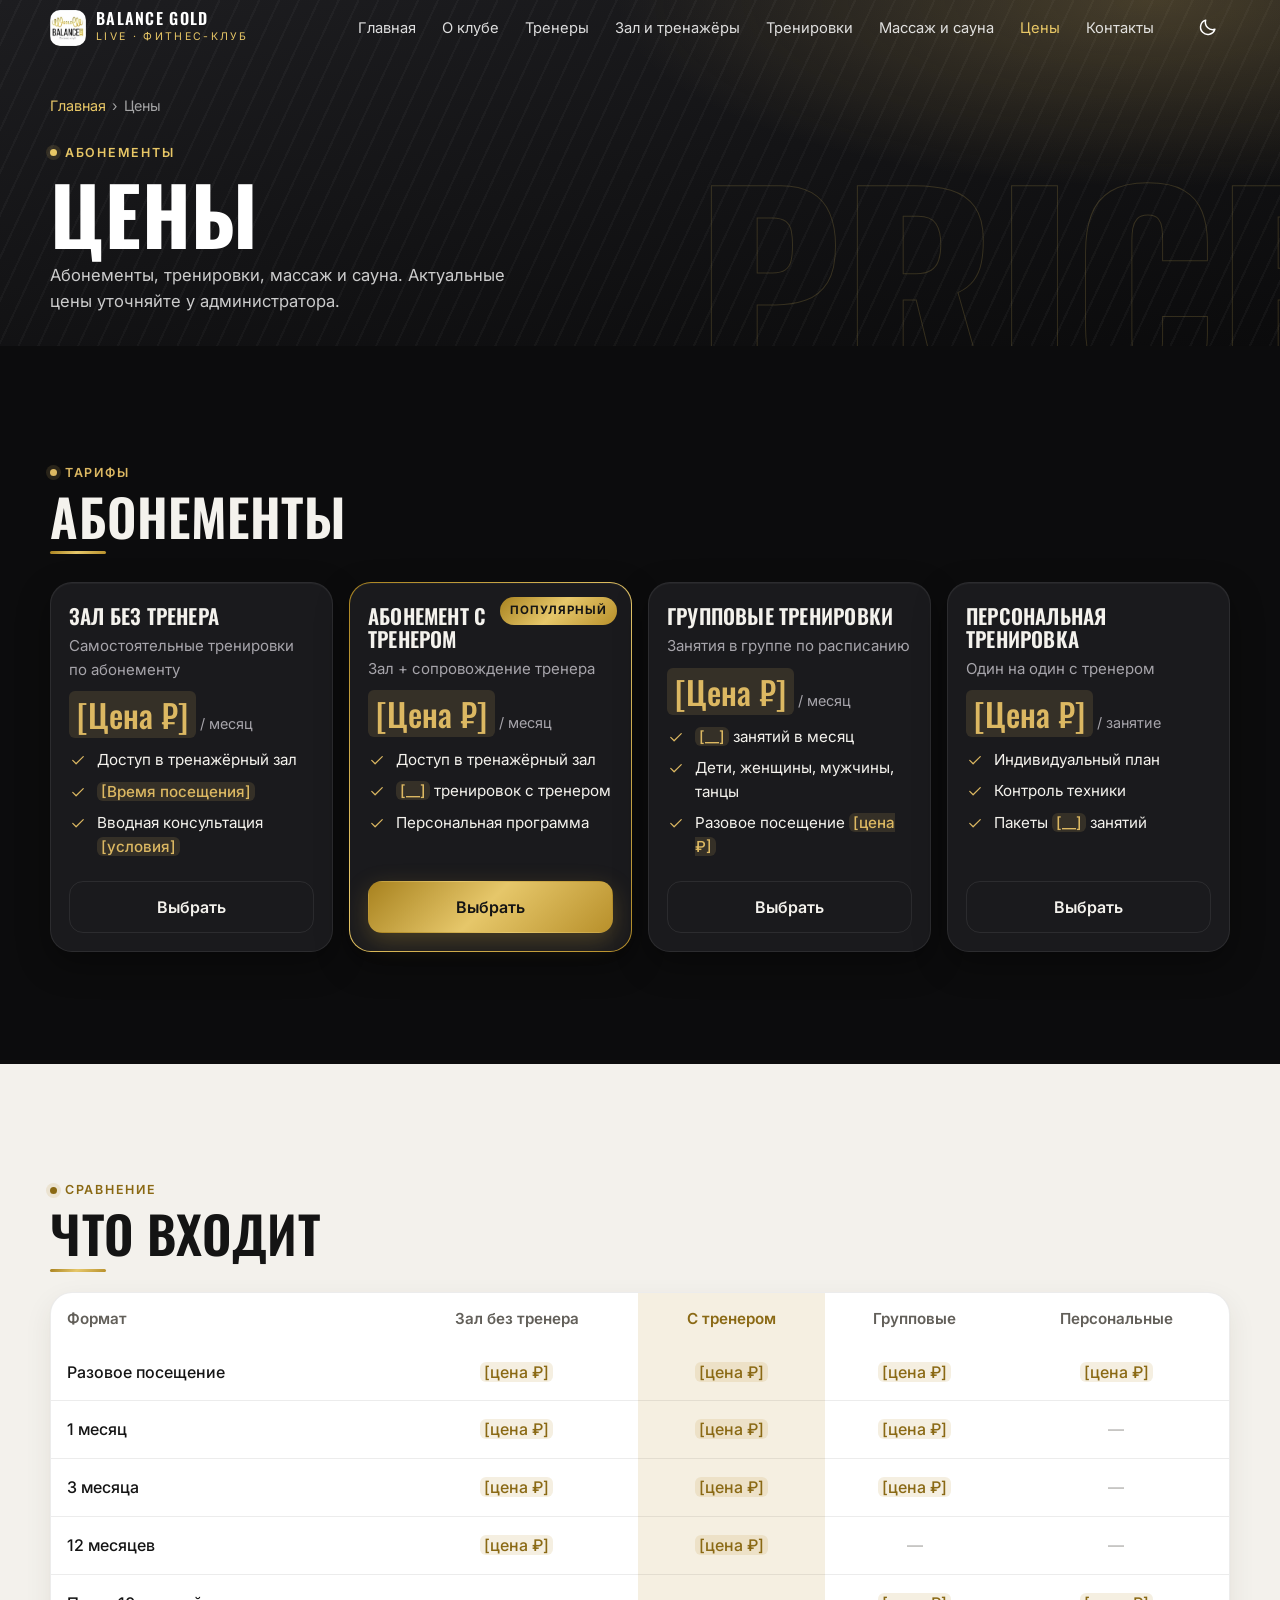
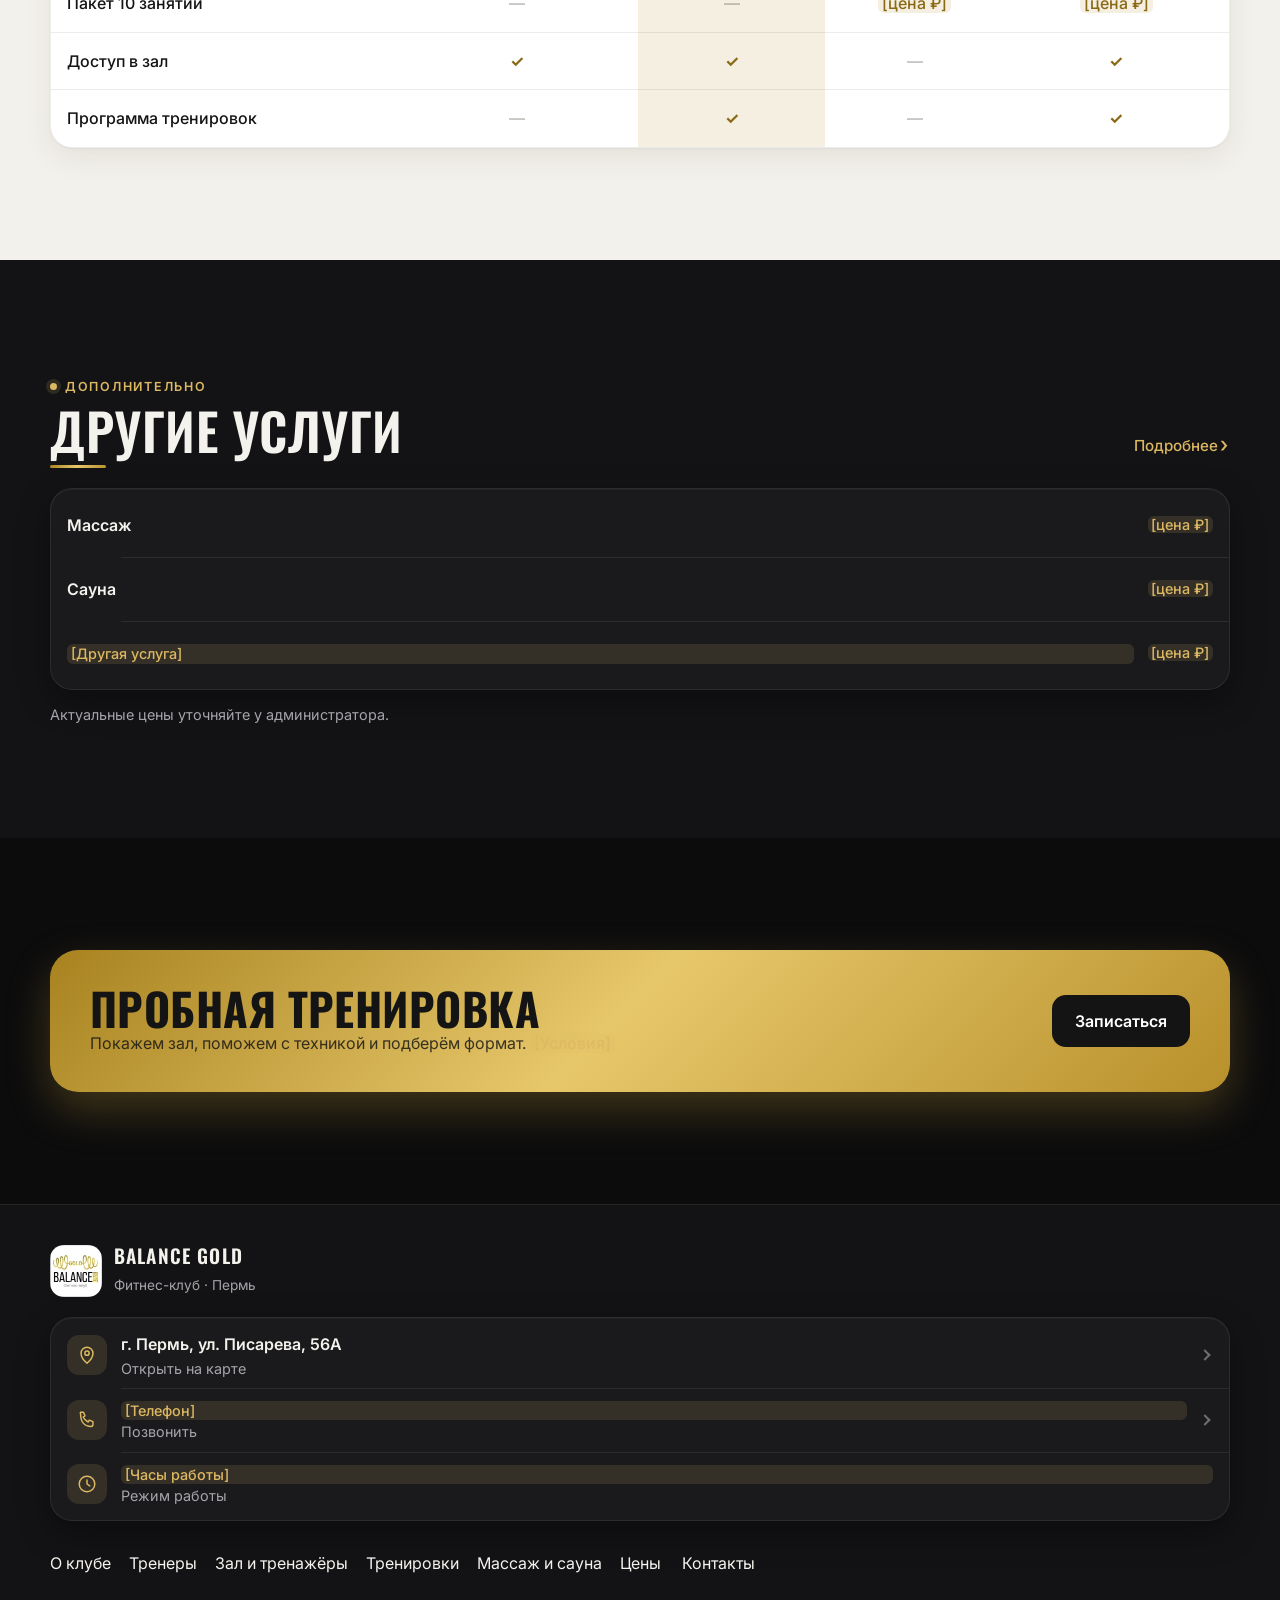
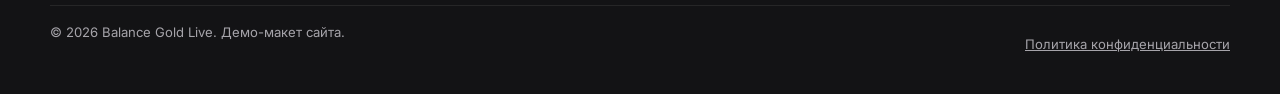
==== ceny.html @ ab2b9966 "Демо-сайт фитнес-клуба Balance Gold Live Статический мобильный сайт: 9 страниц, тёмная и светлая тем" ====
<!doctype html>
<html lang="ru" data-theme="dark">
<head>
  <meta charset="utf-8">
  <meta name="viewport" content="width=device-width, initial-scale=1, viewport-fit=cover">
  <meta name="robots" content="noindex, nofollow">
  <title>Цены — Balance Gold Live, фитнес-клуб в Перми</title>
  <meta name="description" content="Цены фитнес-клуба Balance Gold Live: абонементы в зал, тренировки с тренером, групповые и персональные, массаж и сауна.">
  <meta property="og:type" content="website">
  <meta property="og:title" content="Цены — Balance Gold Live">
  <meta property="og:description" content="Цены фитнес-клуба Balance Gold Live: абонементы в зал, тренировки с тренером, групповые и персональные, массаж и сауна.">
  <meta property="og:image" content="assets/logo.png">
  <meta property="og:locale" content="ru_RU">
  <meta name="theme-color" content="#0c0c0d">
  <link rel="icon" href="assets/logo.png">
  <link rel="apple-touch-icon" href="assets/logo.png">
  <script>
    (function (d) {
      try { var t = localStorage.getItem("bg-theme"); if (t) d.setAttribute("data-theme", t); } catch (e) {}
      d.classList.add("js");
      setTimeout(function () { if (!window.__animReady) d.classList.remove("js"); }, 2500);
    })(document.documentElement);
  </script>
  <link rel="preconnect" href="https://fonts.googleapis.com">
  <link rel="preconnect" href="https://fonts.gstatic.com" crossorigin>
  <link href="https://fonts.googleapis.com/css2?family=Inter:wght@400;500;600;700&family=Oswald:wght@500;600;700&display=swap" rel="stylesheet">
  <link rel="stylesheet" href="css/styles.css?v=5">
  <link rel="stylesheet" href="css/app.css?v=5">
</head>
<body class="app">
  <a class="skip-link" href="#main">Перейти к содержимому</a>
  <header id="site-header"></header>
  <main id="main">
    <section class="page-top">
      <div class="page-top__bg" aria-hidden="true">Price</div>
      <div class="wrap">
        <nav class="crumbs2" aria-label="Хлебные крошки"><a href="index.html">Главная</a><span aria-hidden="true">›</span><span>Цены</span></nav>
        <span class="dot-label" data-anim="fade">Абонементы</span>
        <h1 data-anim="up" style="--i:1">Цены</h1>
        <p data-anim="up" style="--i:2">Абонементы, тренировки, массаж и сауна. Актуальные цены уточняйте у администратора.</p>
      </div>
    </section>

    <section class="sec">
      <div class="wrap">
        <div class="sec-head"><div><span class="dot-label">Тарифы</span><h2 class="sec-title">Абонементы</h2></div></div>
        <div class="rail rail--4" data-render="plans" style="padding-top:8px"></div>
      </div>
    </section>

    <section class="sec sec--invert">
      <div class="wrap">
        <div class="sec-head"><div><span class="dot-label">Сравнение</span><h2 class="sec-title">Что входит</h2></div></div>
        <div data-render="compare"></div>
      </div>
    </section>

    <section class="sec sec--alt">
      <div class="wrap">
        <div class="sec-head"><div><span class="dot-label">Дополнительно</span><h2 class="sec-title">Другие услуги</h2></div><a class="more" href="massazh-sauna.html">Подробнее</a></div>
        <div class="card rows" data-anim="up" data-render="extraRows"></div>
        <p class="note">Актуальные цены уточняйте у администратора.</p>
      </div>
    </section>

    <section class="sec">
      <div class="wrap">
        <div class="cta-card" data-anim="up">
          <div><h2>Пробная тренировка</h2><p>Покажем зал, поможем с техникой и подберём формат. [Условия]</p></div>
          <a class="b b--dark b--block press" href="kontakty.html#zayavka">Записаться</a>
        </div>
      </div>
    </section>
  </main>
  <footer id="site-footer"></footer>
  <script src="js/data.js?v=5"></script>
  <script src="js/main.js?v=5"></script>
</body>
</html>
---- css/styles.css ----
/* =========================================================
   Balance Gold Live — дизайн-токены
   Меняйте цвета, шрифты и отступы здесь — они применятся ко всему сайту.
   ========================================================= */
:root {
  /* Цвета */
  --black: #0d0d0e;
  --graphite: #17171a;
  --graphite-2: #212125;
  --line-dark: #2e2e33;
  --white: #ffffff;
  --paper: #f6f4ef;          /* тёплый светлый фон для светлых секций */
  --line-light: #e4e0d6;
  --text: #1a1a1c;
  --text-muted: #5f5f66;     /* серый на светлом (контраст ≥ 4.5:1) */
  --text-muted-dark: #a6a6ad;/* серый на тёмном (контраст ≥ 4.5:1) */

  --gold: #c9a23a;           /* основной золотой — на тёмном фоне */
  --gold-light: #e8c766;
  --gold-dark: #9a7418;
  --gold-ink: #7d5e10;       /* золото для текста на белом (контраст ≥ 4.5:1) */
  --gold-grad: linear-gradient(135deg, #b8902b 0%, #e8c766 48%, #9a7418 100%);

  /* Шрифты */
  --font-head: "Oswald", "Arial Narrow", sans-serif;
  --font-body: "Inter", system-ui, -apple-system, "Segoe UI", sans-serif;

  /* Размеры текста (адаптивные) */
  --fs-h1: clamp(2.4rem, 6vw + 1rem, 5.2rem);
  --fs-h2: clamp(1.9rem, 3vw + 1rem, 3rem);
  --fs-h3: 1.25rem;
  --fs-body: 1rem;
  --fs-small: .875rem;

  /* Отступы */
  --sp-1: 4px;  --sp-2: 8px;  --sp-3: 12px; --sp-4: 16px;
  --sp-5: 24px; --sp-6: 32px; --sp-7: 48px; --sp-8: 72px; --sp-9: 112px;
  --container: 1200px;
  --gutter: 16px;

  /* Формы */
  --radius: 14px;
  --radius-sm: 8px;
  --shadow: 0 10px 30px rgba(0,0,0,.08);
  --shadow-dark: 0 14px 40px rgba(0,0,0,.45);
  --ease: cubic-bezier(.2,.7,.2,1);
}
@media (min-width: 768px) { :root { --gutter: 32px; } }

/* ---------- База ---------- */
*, *::before, *::after { box-sizing: border-box; }
html { scroll-behavior: smooth; -webkit-text-size-adjust: 100%; }
body {
  margin: 0;
  font-family: var(--font-body);
  font-size: var(--fs-body);
  line-height: 1.6;
  color: var(--text);
  background: var(--white);
  overflow-x: hidden;
}
img { max-width: 100%; display: block; }
a { color: inherit; }
h1, h2, h3 { font-family: var(--font-head); font-weight: 600; line-height: 1.08; margin: 0; letter-spacing: .01em; text-transform: uppercase; }
p { margin: 0; }
:focus-visible { outline: 3px solid var(--gold-light); outline-offset: 3px; border-radius: 4px; }
.sr-only { position: absolute; width: 1px; height: 1px; overflow: hidden; clip: rect(0 0 0 0); white-space: nowrap; }
.skip-link { position: absolute; left: 12px; top: -60px; z-index: 100; background: var(--gold); color: var(--black); padding: 10px 16px; border-radius: var(--radius-sm); font-weight: 600; }
.skip-link:focus { top: 12px; }

.container { width: 100%; max-width: calc(var(--container) + var(--gutter) * 2); margin: 0 auto; padding: 0 var(--gutter); }
.section { padding: var(--sp-8) 0; }
@media (min-width: 1024px) { .section { padding: var(--sp-9) 0; } }
.section--dark { background: var(--black); color: var(--white); }
.section--graphite { background: var(--graphite); color: var(--white); }
.section--paper { background: var(--paper); }

/* Плейсхолдер — квадратные скобки подсвечиваются, чтобы заглушки были видны */
.ph { color: var(--gold-ink); background: rgba(201,162,58,.12); border-radius: 4px; padding: 0 .25em; font-weight: 500; }
.section--dark .ph, .section--graphite .ph, .hero .ph, .site-footer .ph { color: var(--gold-light); background: rgba(232,199,102,.1); }

/* ---------- Заголовки секций ---------- */
.eyebrow {
  display: inline-flex; align-items: center; gap: 10px;
  font-family: var(--font-head); font-size: .85rem; letter-spacing: .22em; text-transform: uppercase;
  color: var(--gold-ink); margin-bottom: var(--sp-4);
}
.eyebrow::before { content: ""; width: 28px; height: 2px; background: var(--gold-grad); }
.section--dark .eyebrow, .section--graphite .eyebrow { color: var(--gold); }
.section-head { display: flex; flex-wrap: wrap; align-items: flex-end; justify-content: space-between; gap: var(--sp-5); margin-bottom: var(--sp-7); }
.section-head h2 { font-size: var(--fs-h2); max-width: 16ch; }
.section-head p { max-width: 46ch; color: var(--text-muted); }
.section--dark .section-head p, .section--graphite .section-head p { color: var(--text-muted-dark); }
.gold-text { background: var(--gold-grad); -webkit-background-clip: text; background-clip: text; color: transparent; }

/* ---------- Кнопки ---------- */
.btn {
  display: inline-flex; align-items: center; justify-content: center; gap: 10px;
  min-height: 48px; padding: 0 26px; border-radius: 999px; border: 1.5px solid transparent;
  font-family: var(--font-head); font-size: 1rem; letter-spacing: .08em; text-transform: uppercase;
  text-decoration: none; cursor: pointer; transition: transform .25s var(--ease), box-shadow .25s var(--ease), background-color .25s, color .25s, border-color .25s;
}
.btn svg { width: 18px; height: 18px; flex: none; }
.btn--gold { background: var(--gold-grad); background-size: 160% 160%; color: var(--black); box-shadow: 0 6px 20px rgba(201,162,58,.28); }
.btn--gold:hover { transform: translateY(-2px); box-shadow: 0 10px 28px rgba(201,162,58,.42); background-position: 100% 0; }
.btn--outline { border-color: rgba(255,255,255,.4); color: var(--white); background: transparent; }
.btn--outline:hover { border-color: var(--gold-light); color: var(--gold-light); }
.btn--dark { background: var(--black); color: var(--white); }
.btn--dark:hover { background: var(--graphite-2); transform: translateY(-2px); }
.btn--ghost { border-color: var(--line-light); color: var(--text); background: var(--white); }
.btn--ghost:hover { border-color: var(--gold); color: var(--gold-ink); }
.btn--sm { min-height: 40px; padding: 0 16px; font-size: .85rem; }
.btn--block { width: 100%; }

/* ---------- Шапка ---------- */
.site-header {
  position: sticky; top: 0; z-index: 50;
  background: rgba(13,13,14,.88); backdrop-filter: blur(12px); -webkit-backdrop-filter: blur(12px);
  border-bottom: 1px solid rgba(201,162,58,.18);
  color: var(--white);
}
.site-header .container { display: flex; align-items: center; justify-content: space-between; gap: var(--sp-4); height: 72px; }
.brand { display: flex; align-items: center; gap: 12px; text-decoration: none; }
.brand img { width: 52px; height: 52px; border-radius: 12px; }
.brand-text { font-family: var(--font-head); line-height: 1; text-transform: uppercase; }
.brand-text b { display: block; font-size: 1.15rem; letter-spacing: .06em; font-weight: 600; }
.brand-text small { display: block; font-size: .7rem; letter-spacing: .3em; color: var(--gold); margin-top: 4px; }
.nav { display: none; }
.nav ul { list-style: none; margin: 0; padding: 0; display: flex; gap: 4px; }
.nav a { display: block; padding: 8px 12px; font-size: .92rem; text-decoration: none; color: rgba(255,255,255,.82); border-radius: 999px; transition: color .2s, background-color .2s; }
.nav a:hover, .nav a[aria-current="page"] { color: var(--gold-light); }
.nav a[aria-current="page"] { background: rgba(201,162,58,.1); }
.header-cta { display: none; }
.burger { width: 46px; height: 46px; border-radius: 12px; border: 1px solid var(--line-dark); background: transparent; color: var(--white); display: grid; place-items: center; cursor: pointer; }
.burger span, .burger span::before, .burger span::after { display: block; width: 20px; height: 2px; background: currentColor; border-radius: 2px; position: relative; transition: transform .3s var(--ease), background-color .2s; }
.burger span::before, .burger span::after { content: ""; position: absolute; left: 0; }
.burger span::before { top: -6px; } .burger span::after { top: 6px; }
.burger[aria-expanded="true"] span { background: transparent; }
.burger[aria-expanded="true"] span::before { transform: translateY(6px) rotate(45deg); }
.burger[aria-expanded="true"] span::after { transform: translateY(-6px) rotate(-45deg); }

.mobile-menu {
  position: fixed; inset: 72px 0 0 0; z-index: 49; background: var(--black); color: var(--white);
  padding: var(--sp-5) var(--gutter) var(--sp-7); overflow-y: auto;
  opacity: 0; visibility: hidden; transform: translateY(-8px); transition: opacity .25s, transform .25s var(--ease), visibility .25s;
}
.mobile-menu.is-open { opacity: 1; visibility: visible; transform: none; }
.mobile-menu ul { list-style: none; margin: 0 0 var(--sp-6); padding: 0; }
.mobile-menu li a { display: flex; justify-content: space-between; padding: 16px 0; border-bottom: 1px solid var(--line-dark); font-family: var(--font-head); font-size: 1.4rem; text-transform: uppercase; text-decoration: none; letter-spacing: .04em; }
.mobile-menu li a[aria-current="page"] { color: var(--gold-light); }
.mobile-menu li a::after { content: "→"; color: var(--gold); }

@media (min-width: 1100px) {
  .nav { display: block; }
  .header-cta { display: inline-flex; }
  .burger, .mobile-menu { display: none; }
}

/* ---------- Первый экран ---------- */
.hero {
  position: relative; color: var(--white); background: var(--black); overflow: hidden;
  min-height: calc(100svh - 72px); display: flex; align-items: center; padding: var(--sp-8) 0;
}
.hero__bg {
  position: absolute; inset: 0;
  background:
    radial-gradient(60% 70% at 85% 30%, rgba(201,162,58,.22), transparent 60%),
    radial-gradient(50% 60% at 10% 100%, rgba(201,162,58,.10), transparent 60%),
    repeating-linear-gradient(115deg, rgba(255,255,255,.025) 0 2px, transparent 2px 22px),
    linear-gradient(180deg, #121214, #0b0b0c);
}
.hero__photo-note {
  position: absolute; right: var(--gutter); bottom: var(--sp-5);
  font-size: .75rem; color: rgba(255,255,255,.45); border: 1px dashed rgba(255,255,255,.2); border-radius: 999px; padding: 6px 12px;
}
.hero__waves { position: absolute; right: -60px; top: 50%; transform: translateY(-50%); width: min(720px, 90vw); opacity: .5; pointer-events: none; }
.hero .container { position: relative; display: grid; gap: var(--sp-7); align-items: center; }
.hero__kicker { display: inline-flex; align-items: center; gap: 10px; font-size: .85rem; color: var(--text-muted-dark); border: 1px solid var(--line-dark); padding: 6px 14px 6px 8px; border-radius: 999px; margin-bottom: var(--sp-5); }
.hero__kicker i { width: 8px; height: 8px; border-radius: 50%; background: var(--gold); box-shadow: 0 0 0 4px rgba(201,162,58,.2); }
.hero h1 { font-size: var(--fs-h1); font-weight: 700; }
.hero h1 .line2 { display: block; }
.hero__slogan { margin-top: var(--sp-5); font-size: 1.15rem; color: rgba(255,255,255,.82); max-width: 40ch; }
.hero__actions { display: flex; flex-wrap: wrap; gap: var(--sp-3); margin-top: var(--sp-6); }
.hero__facts { display: flex; flex-wrap: wrap; gap: var(--sp-5) var(--sp-6); margin-top: var(--sp-7); padding-top: var(--sp-5); border-top: 1px solid var(--line-dark); }
.hero__facts div { min-width: 120px; }
.hero__facts b { display: block; font-family: var(--font-head); font-size: 1.6rem; font-weight: 500; }
.hero__facts span { font-size: .85rem; color: var(--text-muted-dark); }
.hero__logo-card { justify-self: center; position: relative; width: min(300px, 70vw); aspect-ratio: 1; }
.hero__logo-card img { width: 100%; height: 100%; border-radius: 22%; box-shadow: var(--shadow-dark), 0 0 0 1px rgba(201,162,58,.35), 0 0 80px rgba(201,162,58,.18); }
.hero__logo-card::before { content: ""; position: absolute; inset: -18px; border-radius: 26%; border: 1px solid rgba(201,162,58,.3); }
@media (min-width: 900px) {
  .hero .container { grid-template-columns: 1.3fr .9fr; }
  .hero__logo-card { justify-self: end; }
}

/* ---------- Карточки услуг ---------- */
.grid { display: grid; gap: var(--sp-4); }
@media (min-width: 640px) { .grid--2, .grid--3, .grid--4, .grid--5 { grid-template-columns: repeat(2, 1fr); } }
@media (min-width: 1024px) {
  .grid--3 { grid-template-columns: repeat(3, 1fr); }
  .grid--4 { grid-template-columns: repeat(4, 1fr); }
  .grid--5 { grid-template-columns: repeat(6, 1fr); }
  .grid--5 > :nth-child(-n+3) { grid-column: span 2; }
  .grid--5 > :nth-child(n+4) { grid-column: span 3; }
}
.service {
  position: relative; display: flex; flex-direction: column; gap: var(--sp-3);
  padding: var(--sp-6) var(--sp-5); background: var(--white); border: 1px solid var(--line-light); border-radius: var(--radius);
  text-decoration: none; overflow: hidden; transition: transform .3s var(--ease), box-shadow .3s var(--ease), border-color .3s;
}
.service::after { content: ""; position: absolute; left: 0; right: 0; bottom: 0; height: 3px; background: var(--gold-grad); transform: scaleX(0); transform-origin: left; transition: transform .4s var(--ease); }
.service:hover { transform: translateY(-4px); box-shadow: var(--shadow); border-color: transparent; }
.service:hover::after { transform: scaleX(1); }
.service__icon { width: 52px; height: 52px; border-radius: 14px; display: grid; place-items: center; background: var(--black); color: var(--gold-light); margin-bottom: var(--sp-2); }
.service__icon svg { width: 26px; height: 26px; }
.service h3 { font-size: var(--fs-h3); }
.service p { color: var(--text-muted); font-size: .95rem; }
.service__more { margin-top: auto; padding-top: var(--sp-3); font-size: .9rem; font-weight: 600; color: var(--gold-ink); }

/* ---------- Тренажёры (превью) ---------- */
.equip { display: grid; gap: var(--sp-6); }
@media (min-width: 900px) { .equip { grid-template-columns: 1fr 1.1fr; align-items: stretch; } }
.photo-ph {
  position: relative; border-radius: var(--radius); overflow: hidden; min-height: 260px;
  background: linear-gradient(135deg, #2a2a2e, #1b1b1e); display: grid; place-items: center; text-align: center;
  color: rgba(255,255,255,.55); font-size: .9rem; padding: var(--sp-5);
}
.photo-ph::before { content: ""; position: absolute; inset: 0; background: repeating-linear-gradient(45deg, rgba(255,255,255,.03) 0 10px, transparent 10px 20px); }
.photo-ph::after { content: ""; position: absolute; inset: 0; background: linear-gradient(180deg, transparent 50%, rgba(0,0,0,.45)); }
.photo-ph span { position: relative; z-index: 1; display: inline-flex; flex-direction: column; align-items: center; gap: 10px; }
.photo-ph svg { width: 34px; height: 34px; color: var(--gold); opacity: .8; }
.photo-ph--light { background: linear-gradient(135deg, #e9e6df, #dcd8ce); color: var(--text-muted); }
.photo-ph--light::after { display: none; }
.muscle-list { display: grid; gap: var(--sp-2); }
@media (min-width: 560px) { .muscle-list { grid-template-columns: 1fr 1fr; } }
.muscle {
  display: flex; justify-content: space-between; align-items: center; gap: var(--sp-3);
  padding: 14px 18px; border-radius: var(--radius-sm); border: 1px solid var(--line-dark); background: var(--graphite-2);
  transition: border-color .25s, transform .25s var(--ease);
}
.muscle:hover { border-color: rgba(201,162,58,.6); transform: translateX(3px); }
.muscle b { font-weight: 500; }
.muscle small { color: var(--text-muted-dark); font-size: .8rem; display: block; margin-top: 2px; }
.muscle__count { flex: none; font-family: var(--font-head); color: var(--black); background: var(--gold-grad); border-radius: 999px; min-width: 34px; height: 28px; display: grid; place-items: center; font-size: .9rem; padding: 0 8px; }
.equip__note { margin-top: var(--sp-5); display: flex; flex-wrap: wrap; gap: var(--sp-3); align-items: center; }

/* ---------- Тренеры ---------- */
.trainer { background: var(--white); border-radius: var(--radius); border: 1px solid var(--line-light); overflow: hidden; display: flex; flex-direction: column; transition: transform .3s var(--ease), box-shadow .3s var(--ease); }
.trainer:hover { transform: translateY(-4px); box-shadow: var(--shadow); }
.trainer .photo-ph { border-radius: 0; min-height: 0; aspect-ratio: 4 / 3; }
.trainer__body { padding: var(--sp-5); display: flex; flex-direction: column; gap: var(--sp-2); flex: 1; }
.trainer__tag { align-self: flex-start; font-size: .75rem; letter-spacing: .12em; text-transform: uppercase; color: var(--gold-ink); border: 1px solid rgba(201,162,58,.45); border-radius: 999px; padding: 3px 10px; }
.trainer h3 { font-size: 1.35rem; margin-top: var(--sp-1); }
.trainer dl { margin: var(--sp-2) 0 0; display: grid; grid-template-columns: auto 1fr; gap: 4px 12px; font-size: .9rem; }
.trainer dt { color: var(--text-muted); }
.trainer dd { margin: 0; text-align: right; }
.trainer__contacts { display: grid; grid-template-columns: repeat(3, 1fr); gap: 6px; margin-top: auto; padding-top: var(--sp-4); }
.contact-btn { display: flex; flex-direction: column; align-items: center; gap: 4px; padding: 10px 4px; border-radius: var(--radius-sm); border: 1px solid var(--line-light); font-size: .75rem; text-decoration: none; color: var(--text); transition: border-color .2s, background-color .2s, color .2s; }
.contact-btn svg { width: 18px; height: 18px; color: var(--gold-ink); }
.contact-btn:hover { background: var(--black); color: var(--white); border-color: var(--black); }
.contact-btn:hover svg { color: var(--gold-light); }

/* ---------- Цены ---------- */
.price { position: relative; display: flex; flex-direction: column; gap: var(--sp-3); padding: var(--sp-6) var(--sp-5); border-radius: var(--radius); background: var(--graphite-2); border: 1px solid var(--line-dark); }
.price h3 { font-size: 1.2rem; }
.price p { color: var(--text-muted-dark); font-size: .92rem; }
.price__value { font-family: var(--font-head); font-size: 2rem; margin: var(--sp-2) 0; }
.price__value small { font-family: var(--font-body); font-size: .85rem; color: var(--text-muted-dark); margin-left: 4px; }
.price ul { list-style: none; margin: 0 0 var(--sp-4); padding: 0; display: grid; gap: 8px; font-size: .92rem; }
.price li { display: flex; gap: 10px; }
.price li::before { content: ""; flex: none; width: 16px; height: 16px; margin-top: 3px; border-radius: 50%; background: radial-gradient(circle, var(--gold) 0 3px, transparent 4px), rgba(201,162,58,.18); }
.price .btn { margin-top: auto; }
.price--popular { border: 1.5px solid transparent; background: linear-gradient(var(--graphite-2), var(--graphite-2)) padding-box, var(--gold-grad) border-box; box-shadow: 0 20px 50px rgba(201,162,58,.15); }
.price__badge { position: absolute; top: -13px; left: var(--sp-5); background: var(--gold-grad); color: var(--black); font-family: var(--font-head); letter-spacing: .12em; text-transform: uppercase; font-size: .75rem; padding: 5px 12px; border-radius: 999px; }
@media (min-width: 1024px) { .price--popular { transform: translateY(-12px); } }
.price-note { margin-top: var(--sp-6); display: flex; flex-wrap: wrap; justify-content: space-between; align-items: center; gap: var(--sp-4); color: var(--text-muted-dark); font-size: .92rem; }
.extras { display: flex; flex-wrap: wrap; gap: var(--sp-3); }
.extras span { border: 1px solid var(--line-dark); border-radius: 999px; padding: 6px 14px; color: var(--white); }

/* ---------- Отзывы ---------- */
.review { padding: var(--sp-6) var(--sp-5); border-radius: var(--radius); background: var(--white); border: 1px solid var(--line-light); display: flex; flex-direction: column; gap: var(--sp-4); }
.review__stars { color: var(--gold); letter-spacing: 3px; }
.review blockquote { margin: 0; font-size: 1.02rem; }
.review__author { display: flex; align-items: center; gap: 12px; margin-top: auto; font-size: .9rem; }
.review__avatar { width: 42px; height: 42px; border-radius: 50%; background: var(--paper); border: 1px dashed var(--line-light); }
.review__author small { display: block; color: var(--text-muted); }

/* ---------- Карта + форма ---------- */
.contact { display: grid; gap: var(--sp-6); }
@media (min-width: 960px) { .contact { grid-template-columns: 1.1fr 1fr; } }
.map { border-radius: var(--radius); overflow: hidden; min-height: 360px; border: 1px solid var(--line-dark); background: var(--graphite-2); position: relative; }
.map iframe { position: absolute; inset: 0; width: 100%; height: 100%; border: 0; filter: grayscale(.35) contrast(1.05); }
.contact-info { display: grid; gap: var(--sp-3); margin-top: var(--sp-5); }
@media (min-width: 560px) { .contact-info { grid-template-columns: 1fr 1fr; } }
.contact-info div { padding: var(--sp-4); border-radius: var(--radius-sm); background: var(--graphite-2); border: 1px solid var(--line-dark); }
.contact-info small { display: block; color: var(--text-muted-dark); font-size: .8rem; margin-bottom: 2px; }

.form { background: var(--white); color: var(--text); border-radius: var(--radius); padding: var(--sp-6) var(--sp-5); display: grid; gap: var(--sp-4); align-content: start; }
@media (min-width: 640px) { .form { padding: var(--sp-7) var(--sp-6); } }
.form h3 { font-size: 1.6rem; }
.form > p { color: var(--text-muted); }
.field { display: grid; gap: 6px; }
.field label { font-size: .88rem; font-weight: 500; }
.field input, .field select, .field textarea {
  width: 100%; min-height: 50px; padding: 12px 16px; border-radius: var(--radius-sm); border: 1.5px solid var(--line-light);
  font: inherit; color: var(--text); background: var(--white); transition: border-color .2s, box-shadow .2s;
}
.field textarea { min-height: 96px; resize: vertical; }
.field input:focus, .field select:focus, .field textarea:focus { outline: none; border-color: var(--gold); box-shadow: 0 0 0 4px rgba(201,162,58,.2); }
.field.is-invalid input, .field.is-invalid select { border-color: #c0392b; }
.field__error { color: #b42318; font-size: .8rem; min-height: 1em; }
.check { display: flex; gap: 10px; align-items: flex-start; font-size: .85rem; color: var(--text-muted); }
.check input { width: 20px; height: 20px; margin-top: 1px; accent-color: var(--gold-dark); flex: none; }
.check a { color: var(--gold-ink); }
.check.is-invalid { color: #b42318; }
.form__success { display: none; padding: var(--sp-4); border-radius: var(--radius-sm); background: rgba(201,162,58,.12); border: 1px solid rgba(201,162,58,.45); color: var(--text); }
.form.is-sent .form__success { display: block; }

/* ---------- Подвал ---------- */
.site-footer { background: var(--black); color: var(--white); padding: var(--sp-8) 0 var(--sp-6); border-top: 1px solid rgba(201,162,58,.2); }
.footer-grid { display: grid; gap: var(--sp-6); }
@media (min-width: 768px) { .footer-grid { grid-template-columns: 1.3fr 1fr 1fr; } }
@media (min-width: 1100px) { .footer-grid { grid-template-columns: 1.3fr 1fr 1fr 1.2fr; } }
.site-footer h4 { font-family: var(--font-head); text-transform: uppercase; letter-spacing: .14em; font-weight: 500; color: var(--gold); font-size: .9rem; margin: 0 0 var(--sp-4); }
.site-footer ul { list-style: none; margin: 0; padding: 0; display: grid; gap: 8px; }
.site-footer a { text-decoration: none; color: rgba(255,255,255,.78); }
.site-footer a:hover { color: var(--gold-light); }
.site-footer p { color: var(--text-muted-dark); font-size: .92rem; }
.footer-brand img { width: 88px; height: 88px; border-radius: 20px; margin-bottom: var(--sp-4); }
.socials { display: flex; gap: 8px; margin-top: var(--sp-4); }
.socials a { width: 42px; height: 42px; border-radius: 50%; border: 1px solid var(--line-dark); display: grid; place-items: center; font-size: .72rem; font-weight: 600; transition: border-color .2s, color .2s; }
.socials a:hover { border-color: var(--gold); }
.footer-map { border-radius: var(--radius-sm); overflow: hidden; height: 170px; border: 1px solid var(--line-dark); position: relative; background: var(--graphite-2); }
.footer-map iframe { position: absolute; inset: 0; width: 100%; height: 100%; border: 0; filter: grayscale(.5); }
.footer-bottom { margin-top: var(--sp-7); padding-top: var(--sp-5); border-top: 1px solid var(--line-dark); display: flex; flex-wrap: wrap; justify-content: space-between; gap: var(--sp-3); font-size: .82rem; color: var(--text-muted-dark); }

/* ---------- Плавающая кнопка (мобильные) ---------- */
.fab { position: fixed; left: var(--gutter); right: var(--gutter); bottom: 14px; z-index: 40; display: grid; grid-template-columns: 1fr 1.4fr; gap: 8px; padding: 8px; border-radius: 999px; background: rgba(13,13,14,.92); backdrop-filter: blur(10px); box-shadow: var(--shadow-dark); border: 1px solid rgba(201,162,58,.25); transition: transform .3s var(--ease); }
.fab .btn { min-height: 46px; padding: 0 12px; }
.fab.is-hidden { transform: translateY(140%); }
@media (min-width: 900px) { .fab { display: none; } }
@media (max-width: 899px) { body { padding-bottom: 84px; } }

/* ---------- Заглушка страницы ---------- */
.stub { min-height: 60vh; display: grid; place-items: center; text-align: center; }
.stub h1 { font-size: var(--fs-h2); margin-bottom: var(--sp-4); }
.stub p { color: var(--text-muted-dark); max-width: 50ch; margin: 0 auto var(--sp-6); }

/* ---------- Анимация появления ---------- */
.reveal { opacity: 0; transform: translateY(24px); transition: opacity .8s var(--ease), transform .8s var(--ease); }
.reveal.is-visible { opacity: 1; transform: none; }
@media (prefers-reduced-motion: reduce) {
  html { scroll-behavior: auto; }
  .reveal { opacity: 1; transform: none; transition: none; }
  * { transition-duration: 0s !important; animation-duration: 0s !important; }
}

/* =========================================================
   Внутренние страницы
   ========================================================= */
.page-hero { position: relative; overflow: hidden; background: var(--black); color: var(--white); padding: var(--sp-8) 0 var(--sp-7); border-bottom: 1px solid rgba(201,162,58,.18); }
.page-hero::before { content: ""; position: absolute; inset: 0; background: radial-gradient(50% 90% at 90% 0%, rgba(201,162,58,.2), transparent 60%), repeating-linear-gradient(115deg, rgba(255,255,255,.025) 0 2px, transparent 2px 22px); }
.page-hero .container { position: relative; }
.page-hero h1 { font-size: var(--fs-h1); font-weight: 700; }
.page-hero p { margin-top: var(--sp-4); color: var(--text-muted-dark); max-width: 56ch; font-size: 1.08rem; }
.crumbs { font-size: .85rem; color: var(--text-muted-dark); margin-bottom: var(--sp-4); }
.crumbs a { text-decoration: none; color: var(--gold); }
.lead { font-size: 1.08rem; color: var(--text-muted); margin-top: var(--sp-3); }
.section--dark .lead, .section--graphite .lead { color: var(--text-muted-dark); }
.sub { font-family: var(--font-head); font-size: 1rem; letter-spacing: .1em; margin: var(--sp-5) 0 var(--sp-2); }
.checklist { list-style: none; padding: 0; margin: var(--sp-5) 0 var(--sp-6); display: grid; gap: 10px; }
.checklist li { display: flex; gap: 12px; }
.checklist li::before { content: "✓"; flex: none; width: 24px; height: 24px; border-radius: 50%; display: grid; place-items: center; font-size: .75rem; color: var(--black); background: var(--gold-grad); margin-top: 1px; }
.kv { display: grid; grid-template-columns: repeat(auto-fit, minmax(160px, 1fr)); gap: var(--sp-3); margin: var(--sp-5) 0 0; }
.kv > div { padding: var(--sp-4); border-radius: var(--radius-sm); background: var(--paper); border: 1px solid var(--line-light); }
.kv small { display: block; font-size: .8rem; color: var(--text-muted); margin-bottom: 2px; }
.section--dark .kv > div, .section--graphite .kv > div { background: var(--graphite-2); border-color: var(--line-dark); }
.section--dark .kv small, .section--graphite .kv small { color: var(--text-muted-dark); }

/* О клубе */
.director { display: grid; gap: var(--sp-6); align-items: center; }
.director .photo-ph { aspect-ratio: 4 / 5; min-height: 0; }
.director h2 { font-size: var(--fs-h2); }
.director__role { color: var(--gold-ink); font-weight: 600; margin: var(--sp-2) 0 var(--sp-4); }
.director__text > p:last-child { font-size: 1.08rem; color: var(--text-muted); }
@media (min-width: 900px) { .director { grid-template-columns: .8fr 1.2fr; gap: var(--sp-8); } }
.timeline { list-style: none; margin: 0; padding: 0; display: grid; gap: var(--sp-4); position: relative; }
.timeline__item { position: relative; padding: var(--sp-5); padding-left: 56px; border-radius: var(--radius); background: var(--graphite-2); border: 1px solid var(--line-dark); }
.timeline__item::before { content: ""; position: absolute; left: 22px; top: 30px; width: 14px; height: 14px; border-radius: 50%; background: var(--gold-grad); box-shadow: 0 0 0 5px rgba(201,162,58,.18); }
.timeline__year { display: block; font-family: var(--font-head); font-size: 1.5rem; margin-bottom: 4px; }
@media (min-width: 900px) {
  .timeline { grid-template-columns: repeat(4, 1fr); }
  .timeline::before { content: ""; position: absolute; left: 0; right: 0; top: 36px; height: 1px; background: linear-gradient(90deg, transparent, var(--gold), transparent); }
}
.numbers { display: grid; grid-template-columns: repeat(2, 1fr); gap: var(--sp-4); }
@media (min-width: 900px) { .numbers { grid-template-columns: repeat(4, 1fr); } }
.number { padding: var(--sp-6) var(--sp-5); border-radius: var(--radius); border: 1px solid var(--line-light); background: var(--white); text-align: center; }
.number b { display: block; font-family: var(--font-head); font-size: 2.6rem; font-weight: 600; }
.number span { color: var(--text-muted); }

/* Тренеры: фильтр + модалка */
.chips { display: flex; flex-wrap: wrap; gap: 8px; margin-bottom: var(--sp-6); }
.chip { min-height: 42px; padding: 0 18px; border-radius: 999px; border: 1px solid var(--line-light); background: var(--white); font: inherit; font-size: .92rem; cursor: pointer; transition: background-color .2s, color .2s, border-color .2s; }
.chip:hover { border-color: var(--gold); }
.chip[aria-pressed="true"] { background: var(--black); color: var(--gold-light); border-color: var(--black); }
.trainer[hidden] { display: none; }
.trainer__open { all: unset; cursor: pointer; }
.trainer__open:hover .ph { text-decoration: underline; }
.trainer__open:focus-visible { outline: 3px solid var(--gold); outline-offset: 3px; border-radius: 4px; }
.dialog { width: min(760px, calc(100% - 24px)); max-height: calc(100dvh - 24px); padding: 0; border: 0; border-radius: var(--radius); background: var(--white); color: var(--text); box-shadow: var(--shadow-dark); }
.dialog::backdrop { background: rgba(0,0,0,.7); backdrop-filter: blur(4px); }
.dialog__inner { position: relative; display: grid; }
.dialog .photo-ph { border-radius: 0; min-height: 200px; }
.dialog__body { padding: var(--sp-6) var(--sp-5); }
.dialog__body h2 { font-size: 1.8rem; margin-top: var(--sp-3); }
.dialog__close { position: absolute; top: 12px; right: 12px; z-index: 2; width: 42px; height: 42px; border-radius: 50%; border: 0; background: var(--black); color: var(--white); font-size: 1.5rem; cursor: pointer; }
@media (min-width: 720px) { .dialog__inner { grid-template-columns: 280px 1fr; } .dialog .photo-ph { min-height: 100%; } }

/* Зал: аккордеон */
.acc-list { display: grid; gap: var(--sp-3); }
.acc { border-radius: var(--radius); background: var(--graphite-2); border: 1px solid var(--line-dark); overflow: hidden; transition: border-color .25s; }
.acc[open] { border-color: rgba(201,162,58,.55); }
.acc summary { list-style: none; display: flex; align-items: center; gap: var(--sp-4); padding: var(--sp-5); cursor: pointer; }
.acc summary::-webkit-details-marker { display: none; }
.acc__num { font-family: var(--font-head); color: var(--gold); font-size: .95rem; }
.acc__title { flex: 1; font-family: var(--font-head); text-transform: uppercase; font-size: 1.3rem; letter-spacing: .03em; }
.acc__count { font-size: .8rem; color: var(--text-muted-dark); border: 1px solid var(--line-dark); border-radius: 999px; padding: 2px 10px; }
.acc__chev { width: 12px; height: 12px; border-right: 2px solid var(--gold); border-bottom: 2px solid var(--gold); transform: rotate(45deg); transition: transform .3s var(--ease); margin: 0 6px 4px; }
.acc[open] .acc__chev { transform: rotate(-135deg); margin-bottom: -4px; }
.acc__body { display: grid; gap: var(--sp-5); padding: 0 var(--sp-5) var(--sp-5); }
.acc__body .photo-ph { min-height: 200px; }
@media (min-width: 900px) { .acc__body { grid-template-columns: 320px 1fr; } }
.equip-list { list-style: none; margin: 0; padding: 0; display: grid; gap: 2px; }
@media (min-width: 640px) { .equip-list { grid-template-columns: 1fr 1fr; gap: 2px var(--sp-5); } }
.equip-list li { padding: 12px 0; border-bottom: 1px solid var(--line-dark); }
.equip-list b { display: block; font-weight: 500; }
.equip-list b::before { content: ""; display: inline-block; width: 6px; height: 6px; border-radius: 50%; background: var(--gold); margin-right: 10px; vertical-align: middle; }
.equip-list span { display: block; color: var(--text-muted-dark); font-size: .88rem; padding-left: 16px; }
.steps { display: grid; gap: var(--sp-4); counter-reset: s; }
@media (min-width: 900px) { .steps { grid-template-columns: repeat(3, 1fr); } }
.step { position: relative; padding: var(--sp-6) var(--sp-5); border-radius: var(--radius); background: var(--white); border: 1px solid var(--line-light); }
.step::before { counter-increment: s; content: "0" counter(s); display: block; font-family: var(--font-head); font-size: 2.4rem; line-height: 1; margin-bottom: var(--sp-3); background: var(--gold-grad); -webkit-background-clip: text; background-clip: text; color: transparent; }
.step h3 { font-size: 1.15rem; margin-bottom: var(--sp-2); }
.step p { color: var(--text-muted); }
.disclaimer { margin-top: var(--sp-5); font-size: .85rem; color: var(--text-muted-dark); }

/* Тренировки: табы + расписание */
.tabs { display: flex; gap: 6px; overflow-x: auto; padding: 6px; border-radius: 999px; background: var(--paper); border: 1px solid var(--line-light); margin-bottom: var(--sp-6); scrollbar-width: none; }
.tab { flex: 1 0 auto; min-height: 46px; padding: 0 20px; border: 0; border-radius: 999px; background: transparent; font: inherit; font-weight: 500; cursor: pointer; white-space: nowrap; color: var(--text-muted); transition: background-color .2s, color .2s; }
.tab[aria-selected="true"] { background: var(--black); color: var(--gold-light); }
.tab-panel__grid { display: grid; gap: var(--sp-6); align-items: center; }
.tab-panel__grid h2 { font-size: var(--fs-h2); }
.tab-panel__grid .photo-ph { min-height: 320px; }
@media (min-width: 900px) { .tab-panel__grid { grid-template-columns: 1.1fr .9fr; } }
.table-wrap { overflow-x: auto; border-radius: var(--radius); border: 1px solid var(--line-dark); }
.table { width: 100%; border-collapse: collapse; font-size: .92rem; }
.table th, .table td { padding: 14px 12px; border-bottom: 1px solid var(--line-dark); text-align: left; vertical-align: top; }
.table thead th { font-family: var(--font-head); font-weight: 500; text-transform: uppercase; letter-spacing: .08em; color: var(--gold); background: var(--black); }
.table tbody th { font-weight: 600; white-space: nowrap; }
.slot { padding: 8px 10px; border-radius: var(--radius-sm); background: rgba(201,162,58,.1); border-left: 2px solid var(--gold); }
.slot b, .slot small { display: block; }
.slot b { font-weight: 500; }
.schedule-table { display: none; }
.schedule-table .table { table-layout: fixed; }
.schedule-table th:first-child { width: 80px; }
.schedule-table td { padding: 10px 6px; }
.schedule-table .slot { font-size: .82rem; padding: 6px 8px; overflow-wrap: anywhere; }
.schedule-list { display: grid; gap: var(--sp-3); }
.day { padding: var(--sp-4); border-radius: var(--radius); background: var(--graphite-2); border: 1px solid var(--line-dark); }
.day h3 { font-size: 1.1rem; color: var(--gold); margin-bottom: var(--sp-3); }
.day__row { display: grid; grid-template-columns: 70px 1fr; gap: var(--sp-3); align-items: center; margin-top: 8px; }
.day__empty { color: var(--text-muted-dark); font-size: .9rem; }
@media (min-width: 900px) { .schedule-table { display: block; } .schedule-list { display: none; } }

/* Массаж и сауна */
.split { display: grid; gap: var(--sp-6); align-items: start; }
@media (min-width: 900px) { .split { grid-template-columns: 1fr 1fr; gap: var(--sp-8); } }
.split > .photo-ph { min-height: 360px; }
.mcard { display: flex; flex-direction: column; gap: var(--sp-4); padding: var(--sp-5); border-radius: var(--radius); background: var(--white); border: 1px solid var(--line-light); transition: transform .3s var(--ease), box-shadow .3s; }
.mcard:hover { transform: translateY(-3px); box-shadow: var(--shadow); }
.mcard h3 { font-size: 1.1rem; }
.mcard__meta { display: flex; justify-content: space-between; align-items: baseline; margin-top: auto; color: var(--text-muted); }
.mcard__meta b { font-family: var(--font-head); font-size: 1.3rem; color: var(--text); }
.mcard .btn { align-self: flex-start; }

/* Цены: таблица */
.table--prices { min-width: 640px; }
.section--paper .table-wrap, .section:not(.section--dark):not(.section--graphite) .table-wrap { border-color: var(--line-light); background: var(--white); }
.section:not(.section--dark):not(.section--graphite) .table th, .section:not(.section--dark):not(.section--graphite) .table td { border-color: var(--line-light); }
.table--prices td { text-align: center; }
.table--prices thead th:not(:first-child) { text-align: center; }
.table--prices .is-popular { background: rgba(201,162,58,.1); }
.table--prices thead .is-popular { background: var(--gold-grad); color: var(--black); }
.tick { color: var(--gold-ink); font-weight: 700; }
.dash { color: #b5b2aa; }
.extra-list { display: grid; gap: 0; border-radius: var(--radius); border: 1px solid var(--line-dark); overflow: hidden; }
.extra-row { display: flex; justify-content: space-between; gap: var(--sp-4); padding: var(--sp-4) var(--sp-5); background: var(--graphite-2); border-bottom: 1px solid var(--line-dark); }
.extra-row:last-child { border-bottom: 0; }
.extra-row b { font-family: var(--font-head); font-weight: 500; }

/* Политика */
.prose { max-width: 760px; }
.prose h2 { font-size: 1.4rem; margin: var(--sp-6) 0 var(--sp-3); }
.prose p, .prose li { color: var(--text-muted); margin-bottom: var(--sp-3); }
---- css/app.css ----
/* =========================================================
   Balance Gold Live — мобильная дизайн-система (v2)
   Подключается после styles.css. Mobile-first: базовые правила — для телефона,
   @media (min-width) — расширение для планшета и десктопа.
   ========================================================= */

/* ---------- Токены, которые не зависят от темы ---------- */
:root {
  --gold-grad: linear-gradient(135deg, #a8821f 0%, #e6c76a 48%, #b8902b 100%);
  --on-gold: #141414;
  --font-ui: "Inter", -apple-system, BlinkMacSystemFont, "SF Pro Text", system-ui, sans-serif;
  --font-display: "Oswald", "Arial Narrow", sans-serif;

  --r-xl: 28px;   /* крупные карточки, hero-карточки */
  --r-lg: 22px;   /* обычные карточки */
  --r-md: 14px;   /* строки, иконки, поля */
  --r-pill: 999px;

  --pad: 16px;    /* боковой отступ на телефоне */
  --gap: 12px;
  --sec: 56px;    /* вертикальный отступ секций на телефоне */

  --header-h: 56px;
  --tabbar-h: 64px;
  --safe-t: env(safe-area-inset-top, 0px);
  --safe-b: env(safe-area-inset-bottom, 0px);

  --ease-out: cubic-bezier(.22, 1, .36, 1);
  --dur: 600ms;
}
@media (min-width: 768px) { :root { --pad: 32px; --gap: 16px; --sec: 88px; } }
@media (min-width: 1200px) { :root { --sec: 112px; } }

/* ---------- Тёмная тема (по умолчанию) ----------
   .sec--invert внутри светлой темы тоже получает тёмный набор — так секции чередуются в обеих темах. */
:root,
[data-theme="light"] .sec--invert {
  --bg: #0c0c0d;
  --bg-2: #131315;
  --card: #1a1a1d;
  --card-2: #232327;
  --line: rgba(255, 255, 255, .08);
  --fg: #f4f2ed;
  --fg-2: #a6a4aa;            /* вторичный текст, контраст ≥ 6:1 на --card */
  --gold: #dcb862;            /* золото для текста и иконок на тёмном */
  --gold-soft: rgba(220, 184, 98, .14);
  --glass: rgba(26, 26, 29, .55);
  --glass-line: rgba(255, 255, 255, .12);
  --shadow: 0 1px 0 rgba(255, 255, 255, .04) inset, 0 12px 32px rgba(0, 0, 0, .35);
  --bar: rgba(16, 16, 18, .78);
  color-scheme: dark;
}
/* ---------- Светлая тема ---------- */
[data-theme="light"],
:root:not([data-theme="light"]) .sec--invert {
  --bg: #f3f1ec;
  --bg-2: #ebe7df;
  --card: #ffffff;
  --card-2: #f6f4ef;
  --line: rgba(20, 20, 20, .08);
  --fg: #141414;
  --fg-2: #625f59;            /* контраст ≥ 5.5:1 на белом */
  --gold: #8a6914;            /* золото для текста на светлом, контраст ≥ 5:1 */
  --gold-soft: rgba(184, 144, 43, .14);
  --glass: rgba(255, 255, 255, .62);
  --glass-line: rgba(255, 255, 255, .7);
  --shadow: 0 1px 2px rgba(0, 0, 0, .04), 0 10px 28px rgba(60, 45, 10, .08);
  --bar: rgba(250, 249, 246, .82);
  color-scheme: light;
}

/* ---------- База ---------- */
html { overflow-x: hidden; }
@supports (overflow: clip) { html, body { overflow-x: clip; } }
body.app { background: var(--bg); color: var(--fg); font-family: var(--font-ui); font-size: 16px; line-height: 1.55; -webkit-tap-highlight-color: transparent; }
body.app h1, body.app h2, body.app h3 { font-family: var(--font-display); }
.wrap { width: 100%; max-width: calc(1180px + var(--pad) * 2); margin: 0 auto; padding: 0 var(--pad); }
.press { transition: transform .18s var(--ease-out), box-shadow .25s, background-color .25s, border-color .25s; }
.press:active { transform: scale(.97); }
.ph-text { color: var(--gold); }

/* Подсветка заглушек в новой системе */
.app .ph { color: var(--gold); background: var(--gold-soft); border-radius: 6px; padding: 0 .25em; font-weight: 500; }
.hero2 .ph, .glass .ph, .photo-card .ph { color: #e8c766; background: rgba(232, 199, 102, .14); }

/* ---------- Кнопки ---------- */
.b { display: inline-flex; align-items: center; justify-content: center; gap: 10px; min-height: 52px; padding: 0 22px; border-radius: var(--r-md);
  font: 600 1rem/1 var(--font-ui); text-decoration: none; border: 1px solid transparent; cursor: pointer; }
.b svg { width: 20px; height: 20px; flex: none; }
.b--gold { background: var(--gold-grad); color: var(--on-gold); box-shadow: 0 8px 24px rgba(201, 162, 58, .28); }
.b--glass { background: rgba(255, 255, 255, .1); color: #fff; border-color: rgba(255, 255, 255, .22); backdrop-filter: blur(12px); -webkit-backdrop-filter: blur(12px); }
.b--line { background: transparent; color: var(--fg); border-color: var(--line); }
.b--block { width: 100%; }
@media (hover: hover) {
  .b--gold:hover { box-shadow: 0 12px 30px rgba(201, 162, 58, .42); transform: translateY(-1px); }
  .b--glass:hover { background: rgba(255, 255, 255, .16); }
}

/* ---------- Шапка ---------- */
.site-header.app-header {
  position: sticky; top: 0; z-index: 60; height: calc(var(--header-h) + var(--safe-t)); padding-top: var(--safe-t);
  background: var(--bar); border-bottom: 1px solid var(--line); color: var(--fg);
  backdrop-filter: saturate(160%) blur(18px); -webkit-backdrop-filter: saturate(160%) blur(18px);
  transition: background-color .3s, border-color .3s;
}
.app .site-header.app-header { position: fixed; left: 0; right: 0; background: transparent; border-color: transparent; backdrop-filter: none; -webkit-backdrop-filter: none; color: #fff; }
.app .site-header.app-header.is-scrolled { background: var(--bar); border-color: var(--line); color: var(--fg); backdrop-filter: saturate(160%) blur(18px); -webkit-backdrop-filter: saturate(160%) blur(18px); }
.app-header .wrap { height: var(--header-h); display: flex; align-items: center; gap: 8px; }
.logo { display: flex; align-items: center; gap: 10px; text-decoration: none; color: inherit; margin-right: auto; min-height: 44px; }
.logo img { width: 36px; height: 36px; border-radius: 10px; }
.logo b { display: block; font: 600 1rem/1 var(--font-display); letter-spacing: .08em; }
.logo small { display: block; font-size: .66rem; letter-spacing: .22em; text-transform: uppercase; color: var(--gold); margin-top: 3px; }
.app .app-header:not(.is-scrolled) .logo small { color: #e8c766; }
.logo b, .logo small { white-space: nowrap; }
@media (max-width: 359px) {
  .logo small, .hero2__note { display: none; }
  .glass { padding: 12px 10px; }
  .glass b { font-size: 1.6rem; }
}
.icon-btn { width: 44px; height: 44px; display: grid; place-items: center; border-radius: 12px; border: 0; background: transparent; color: inherit; cursor: pointer; }
.icon-btn svg { width: 22px; height: 22px; }
.icon-btn:active { background: rgba(127, 127, 127, .16); }
.theme-btn .i-sun { display: none; }
[data-theme="light"] .theme-btn .i-sun { display: block; }
[data-theme="light"] .theme-btn .i-moon { display: none; }
.app-nav { display: none; }
.app-header .burger { width: 44px; height: 44px; border: 0; border-radius: 12px; background: transparent; color: inherit; display: grid; place-items: center; cursor: pointer; }
.app-header .burger span, .app-header .burger span::before, .app-header .burger span::after { width: 20px; }
@media (min-width: 1024px) {
  .app-nav { display: flex; gap: 2px; margin-right: 12px; }
  .app-nav a { padding: 10px 12px; border-radius: var(--r-pill); font-size: .92rem; text-decoration: none; color: inherit; opacity: .85; }
  .app-nav a:hover { opacity: 1; }
  .app-nav a[aria-current="page"] { color: var(--gold); opacity: 1; }
  .app .app-header:not(.is-scrolled) .app-nav a[aria-current="page"] { color: #e8c766; }
  .app-header .burger { display: none; }
}

/* ---------- Полноэкранное меню ---------- */
.sheet {
  position: fixed; inset: 0; z-index: 55; background: var(--bg); color: var(--fg);
  padding: calc(var(--header-h) + var(--safe-t) + 8px) var(--pad) calc(var(--tabbar-h) + var(--safe-b) + 24px);
  overflow-y: auto; opacity: 0; visibility: hidden; transform: translateY(-12px);
  transition: opacity .35s var(--ease-out), transform .45s var(--ease-out), visibility .35s;
}
.sheet.is-open { opacity: 1; visibility: visible; transform: none; }
.sheet .group { margin-bottom: 16px; }
.sheet__actions { display: grid; grid-template-columns: 1fr 1fr; gap: 10px; margin-top: 8px; }
body.menu-open .site-header.app-header { background: var(--bg) !important; color: var(--fg) !important; border-color: var(--line) !important; }
@media (min-width: 1024px) { .sheet { display: none; } }

/* ---------- Нижняя панель навигации ---------- */
.tabbar {
  position: fixed; left: 0; right: 0; bottom: 0; z-index: 58;
  display: grid; grid-template-columns: repeat(5, 1fr);
  padding: 6px max(6px, env(safe-area-inset-left)) calc(6px + var(--safe-b)) max(6px, env(safe-area-inset-right));
  background: var(--bar); border-top: 1px solid var(--line);
  backdrop-filter: saturate(160%) blur(20px); -webkit-backdrop-filter: saturate(160%) blur(20px);
}
.tabbar a { min-height: 52px; display: flex; flex-direction: column; align-items: center; justify-content: center; gap: 3px;
  text-decoration: none; color: var(--fg-2); font-size: 11px; font-weight: 500; letter-spacing: .01em; border-radius: 12px; }
.tabbar svg { width: 24px; height: 24px; }
.tabbar a[aria-current="page"] { color: var(--gold); }
.tabbar a:active { background: rgba(127, 127, 127, .12); }
body { padding-bottom: calc(var(--tabbar-h) + var(--safe-b)); }
.fab { display: none !important; }
@media (min-width: 1024px) { .tabbar { display: none; } body { padding-bottom: 0; } .hero2 { min-height: 100vh; min-height: 100svh; } }
@media (max-height: 700px) and (max-width: 1023px) { .hero2 h1 { font-size: clamp(2.5rem, 11.5vw, 4rem); } .hero2__actions { margin-top: 18px; } .stats { margin-top: 14px; } }

/* ---------- Первый экран ---------- */
/* Высота = экран минус нижняя панель, чтобы панель не перекрывала кнопки и цифры */
.hero2 { position: relative; min-height: calc(100vh - var(--tabbar-h) - var(--safe-b)); min-height: calc(100svh - var(--tabbar-h) - var(--safe-b)); display: flex; flex-direction: column; justify-content: flex-end;
  color: #fff; background: #0b0b0c; overflow: hidden; isolation: isolate;
  padding: calc(var(--header-h) + var(--safe-t) + 24px) 0 24px; }
.hero2__media { position: absolute; inset: -8% 0 0; z-index: -2; will-change: transform;
  background:
    radial-gradient(70% 50% at 70% 28%, rgba(220, 184, 98, .28), transparent 65%),
    radial-gradient(60% 40% at 20% 60%, rgba(255, 255, 255, .06), transparent 70%),
    linear-gradient(160deg, #2b2b2f 0%, #161618 55%, #0b0b0c 100%); }
.hero2__media::after { content: ""; position: absolute; inset: 0; background: repeating-linear-gradient(115deg, rgba(255,255,255,.03) 0 2px, transparent 2px 18px); }
.hero2__shade { position: absolute; inset: 0; z-index: -1; background: linear-gradient(180deg, rgba(0,0,0,.55) 0%, rgba(0,0,0,.05) 35%, rgba(0,0,0,.55) 70%, rgba(11,11,12,.96) 100%); }
.hero2__bgtext { position: absolute; z-index: -1; left: 0; right: 0; top: calc(var(--header-h) + var(--safe-t) + 4vh);
  font: 700 clamp(5.5rem, 31vw, 18rem)/.82 var(--font-display); letter-spacing: -.01em; text-transform: uppercase; white-space: nowrap;
  color: transparent; -webkit-text-stroke: 1px rgba(232, 199, 102, .22); pointer-events: none; will-change: transform; padding-left: var(--pad); }
.hero2__bgtext span { display: block; }
.hero2__bgtext span:last-child { -webkit-text-stroke: 0; color: rgba(255, 255, 255, .05); }
.hero2__note { position: absolute; right: var(--pad); top: calc(var(--header-h) + var(--safe-t) + 12px); font-size: .72rem; color: rgba(255,255,255,.5);
  border: 1px dashed rgba(255,255,255,.22); border-radius: var(--r-pill); padding: 5px 10px; }
.dot-label { display: inline-flex; align-items: center; gap: 8px; font-size: .78rem; font-weight: 600; letter-spacing: .14em; text-transform: uppercase; color: var(--gold); }
.dot-label::before { content: ""; width: 7px; height: 7px; border-radius: 50%; background: currentColor; box-shadow: 0 0 0 4px var(--gold-soft); }
.hero2 .dot-label { color: #e8c766; }
.hero2 h1 { margin: 14px 0 0; font: 700 clamp(2.9rem, 13.5vw, 6.2rem)/.92 var(--font-display); text-transform: uppercase; letter-spacing: .005em; }
.hero2 h1 em { font-style: normal; background: var(--gold-grad); -webkit-background-clip: text; background-clip: text; color: transparent; }
.hero2__slogan { margin-top: 14px; font-size: 1.06rem; color: rgba(255,255,255,.82); max-width: 34ch; }
.hero2__actions { display: grid; gap: 10px; margin-top: 24px; }
@media (min-width: 600px) { .hero2__actions { grid-template-columns: auto auto; justify-content: start; } }

/* Стеклянные карточки с цифрами */
.stats { position: relative; z-index: 2; margin-top: 20px; display: grid; grid-template-columns: repeat(3, 1fr); gap: 8px; }
.glass { border-radius: var(--r-lg); padding: 14px 12px; color: #fff;
  background: rgba(30, 30, 33, .5); border: 1px solid rgba(255, 255, 255, .12);
  backdrop-filter: blur(20px) saturate(140%); -webkit-backdrop-filter: blur(20px) saturate(140%); }
.glass b { display: block; font: 600 1.9rem/1 var(--font-display); }
.glass span { display: block; margin-top: 6px; font-size: .8rem; color: rgba(255,255,255,.72); line-height: 1.25; }
@media (min-width: 768px) { .stats { gap: 16px; max-width: 760px; } .glass { padding: 22px; } .glass b { font-size: 2.6rem; } .glass span { font-size: .92rem; } }

/* ---------- Секции ---------- */
.sec { padding: var(--sec) 0; background: var(--bg); color: var(--fg); }
.sec--alt { background: var(--bg-2); }
.sec--invert { background: var(--bg); color: var(--fg); }
.sec-head { display: flex; align-items: flex-end; justify-content: space-between; gap: 12px; margin-bottom: 20px; }
.sec-title { position: relative; margin: 8px 0 0; font: 600 clamp(1.9rem, 8vw, 3.2rem)/1 var(--font-display); text-transform: uppercase; padding-bottom: 12px; }
.sec-title::after { content: ""; position: absolute; left: 0; bottom: 0; width: 56px; height: 3px; border-radius: 3px; background: var(--gold-grad); transform-origin: left; }
.more { flex: none; display: inline-flex; align-items: center; gap: 2px; min-height: 44px; padding: 0 2px; font-size: .95rem; font-weight: 500; color: var(--gold); text-decoration: none; white-space: nowrap; }
.more::after { content: "›"; font-size: 1.35rem; line-height: 1; margin-top: -2px; }
.lede { color: var(--fg-2); margin: -6px 0 20px; max-width: 52ch; }

/* ---------- Карточки и строки «как в Здоровье» ---------- */
.card { background: var(--card); border-radius: var(--r-lg); border: 1px solid var(--line); box-shadow: var(--shadow); }
.rows { padding: 4px 0; overflow: hidden; }
.row { display: flex; align-items: center; gap: 14px; min-height: 64px; padding: 10px 16px; text-decoration: none; color: inherit; position: relative; }
.row + .row::before { content: ""; position: absolute; top: 0; right: 0; left: 70px; height: 1px; background: var(--line); }
.row:active { background: rgba(127, 127, 127, .08); }
.row__icon { flex: none; width: 40px; height: 40px; border-radius: 12px; display: grid; place-items: center; background: var(--gold-soft); color: var(--gold); }
.row__icon svg { width: 22px; height: 22px; }
.row__text { flex: 1; min-width: 0; }
.row__text b { display: block; font-weight: 600; font-size: 1rem; }
.row__text span { display: block; font-size: .9rem; color: var(--fg-2); line-height: 1.35; margin-top: 2px; }
.row__meta { flex: none; font-size: .9rem; color: var(--fg-2); }
.row__chev { flex: none; width: 8px; height: 8px; border-top: 2px solid var(--fg-2); border-right: 2px solid var(--fg-2); transform: rotate(45deg); opacity: .6; margin-right: 4px; }
.row__time { flex: none; width: 64px; font: 600 1.05rem/1 var(--font-display); color: var(--gold); }
@media (hover: hover) { a.row:hover { background: rgba(127, 127, 127, .06); } }

/* ---------- Горизонтальные ленты карточек (внутри секции, без скролла страницы) ---------- */
.rail { display: grid; grid-auto-flow: column; grid-auto-columns: 78%; gap: var(--gap); overflow-x: auto; overscroll-behavior-x: contain;
  scroll-snap-type: x mandatory; scroll-padding: 0 var(--pad); padding: 4px var(--pad) 14px; margin: 0 calc(var(--pad) * -1); scrollbar-width: none; }
.rail::-webkit-scrollbar { display: none; }
.rail > * { scroll-snap-align: start; }
@media (min-width: 600px) { .rail { grid-auto-columns: 46%; } }
@media (min-width: 1024px) { .rail { grid-auto-flow: row; grid-template-columns: repeat(3, 1fr); grid-auto-columns: auto; overflow: visible; margin: 0; padding: 0; } .rail--4 { grid-template-columns: repeat(4, 1fr); } }

/* Карточки направлений с фото (реф. 1) */
.photo-card { position: relative; display: flex; flex-direction: column; justify-content: flex-end; min-height: 300px; padding: 18px; border-radius: var(--r-xl); overflow: hidden;
  color: #fff; text-decoration: none; isolation: isolate; background: linear-gradient(160deg, #34343a, #18181b); }
.photo-card::before { content: ""; position: absolute; inset: 0; z-index: -1; background: repeating-linear-gradient(45deg, rgba(255,255,255,.035) 0 10px, transparent 10px 20px); }
.photo-card::after { content: ""; position: absolute; inset: 0; z-index: -1; background: linear-gradient(180deg, transparent 30%, rgba(0,0,0,.78)); }
.photo-card__ph { position: absolute; top: 16px; left: 18px; font-size: .72rem; color: rgba(255,255,255,.5); }
.photo-card__icon { position: absolute; top: 14px; right: 14px; width: 48px; height: 48px; border-radius: 16px; display: grid; place-items: center;
  background: rgba(255,255,255,.1); border: 1px solid rgba(255,255,255,.16); color: #e8c766; backdrop-filter: blur(10px); -webkit-backdrop-filter: blur(10px); }
.photo-card__icon svg { width: 26px; height: 26px; }
.photo-card h3 { margin: 0; font: 600 1.6rem/1.05 var(--font-display); text-transform: uppercase; padding-right: 56px; }
.photo-card p { margin-top: 6px; font-size: .94rem; color: rgba(255,255,255,.78); padding-right: 56px; }
.round-arrow { position: absolute; right: 16px; bottom: 16px; width: 48px; height: 48px; border-radius: 50%; display: grid; place-items: center; background: var(--gold-grad); color: var(--on-gold); }
.round-arrow svg { width: 20px; height: 20px; }

/* Нумерованные шаги (реф. 2) */
.steps2 { display: grid; grid-template-columns: repeat(auto-fit, minmax(150px, 1fr)); gap: var(--gap); }
.step2 { padding: 18px 16px 20px; border-radius: var(--r-lg); background: var(--card); border: 1px solid var(--line); box-shadow: var(--shadow); }
.step2 i { display: block; font: 600 2.1rem/1 var(--font-display); font-style: normal; color: var(--gold); margin-bottom: 18px; }
.step2 b { display: block; font-size: 1.04rem; margin-bottom: 6px; }
.step2 p { font-size: .92rem; color: var(--fg-2); line-height: 1.45; }
.step2--accent { background: var(--gold-grad); border-color: transparent; color: var(--on-gold); box-shadow: 0 16px 40px rgba(201, 162, 58, .3); }
.step2--accent i, .step2--accent p { color: var(--on-gold); }
.step2--accent p { opacity: .82; }
.step2--accent .ph { color: var(--on-gold); background: rgba(0,0,0,.08); }
@media (min-width: 1024px) { .steps2 { grid-template-columns: repeat(4, 1fr); } }

/* Секция с фото на всю ширину */
.bleed { position: relative; color: #fff; isolation: isolate; overflow: hidden; padding: 0 0 var(--sec); background: #0b0b0c; }
.bleed__photo { position: relative; height: 62vw; max-height: 520px; min-height: 260px; display: grid; place-items: center; color: rgba(255,255,255,.5); font-size: .85rem;
  background: radial-gradient(60% 60% at 30% 30%, rgba(220,184,98,.18), transparent 70%), linear-gradient(150deg, #2c2c31, #121214); }
.bleed__photo::after { content: ""; position: absolute; inset: 0; background: linear-gradient(180deg, rgba(0,0,0,.1), #0b0b0c 96%); }
.bleed__head { position: relative; margin-top: -110px; z-index: 1; }
.bleed .sec-title, .bleed .dot-label { color: #fff; }
.bleed .dot-label { color: #e8c766; }
.bleed .card { background: rgba(26,26,29,.9); border-color: rgba(255,255,255,.08); color: #f4f2ed; --fg-2: #a6a4aa; --gold: #dcb862; --gold-soft: rgba(220,184,98,.14); --line: rgba(255,255,255,.08); }
.bleed .more { color: #e8c766; }

/* Тренеры */
.coach { display: flex; flex-direction: column; overflow: hidden; }
.coach__photo { aspect-ratio: 4 / 3.4; display: grid; place-items: center; color: var(--fg-2); font-size: .85rem;
  background: linear-gradient(150deg, var(--card-2), var(--bg-2)); }
.coach__photo svg { width: 34px; height: 34px; opacity: .6; }
.sheet .row[aria-current="page"] b { color: var(--gold); }
.coach__body { padding: 16px; display: flex; flex-direction: column; gap: 4px; flex: 1; }
.coach__role { font-size: .78rem; font-weight: 600; letter-spacing: .1em; text-transform: uppercase; color: var(--gold); }
.coach__name { font: 600 1.35rem/1.15 var(--font-display); text-transform: uppercase; margin: 2px 0 6px; }
.coach__meta { display: flex; justify-content: space-between; font-size: .92rem; color: var(--fg-2); padding: 8px 0; border-top: 1px solid var(--line); }
.coach__meta b { color: var(--fg); font-weight: 500; }
.coach__actions { display: grid; grid-template-columns: repeat(3, 1fr); gap: 8px; margin-top: auto; padding-top: 10px; }
.chip-btn { min-height: 44px; display: flex; align-items: center; justify-content: center; gap: 6px; border-radius: 12px; background: var(--card-2); border: 1px solid var(--line);
  color: var(--fg); text-decoration: none; font-size: .85rem; font-weight: 500; }
.chip-btn svg { width: 18px; height: 18px; color: var(--gold); }

/* Расписание: вкладки по дням */
.days { display: grid; grid-template-columns: repeat(7, minmax(46px, 1fr)); overflow-x: auto; scrollbar-width: none; gap: 4px; padding: 4px; border-radius: var(--r-md); background: var(--card-2); border: 1px solid var(--line); margin-bottom: 12px; }
.day-btn { min-height: 44px; border: 0; border-radius: 10px; background: transparent; color: var(--fg-2); font: 600 .95rem/1 var(--font-ui); cursor: pointer; }
.day-btn[aria-selected="true"] { background: var(--card); color: var(--fg); box-shadow: 0 1px 4px rgba(0,0,0,.18); }
.day-btn[aria-selected="true"]::after { content: ""; display: block; width: 4px; height: 4px; border-radius: 50%; background: var(--gold); margin: 4px auto 0; }
.empty { padding: 22px 16px; text-align: center; color: var(--fg-2); }

/* Тарифы */
.plan { position: relative; display: flex; flex-direction: column; gap: 6px; padding: 22px 18px 18px; }
.plan h3 { margin: 0; font: 600 1.3rem/1.1 var(--font-display); text-transform: uppercase; }
.plan p { color: var(--fg-2); font-size: .94rem; }
.plan__price { font: 600 2rem/1.1 var(--font-display); margin: 10px 0 6px; }
.plan__price small { font: 400 .9rem var(--font-ui); color: var(--fg-2); margin-left: 4px; }
.plan ul { list-style: none; padding: 0; margin: 4px 0 16px; display: grid; gap: 8px; font-size: .95rem; }
.plan li { display: flex; gap: 10px; }
.plan li svg { flex: none; width: 18px; height: 18px; color: var(--gold); margin-top: 3px; }
.plan .b { margin-top: auto; }
.plan--hot h3 { padding-right: 104px; }
.plan--hot { border: 1.5px solid transparent; background: linear-gradient(var(--card), var(--card)) padding-box, var(--gold-grad) border-box; }
.plan__badge { position: absolute; top: 14px; right: 14px; padding: 5px 10px; border-radius: var(--r-pill); background: var(--gold-grad); color: var(--on-gold); font-size: .72rem; font-weight: 700; letter-spacing: .08em; text-transform: uppercase; }
.note { margin-top: 14px; font-size: .9rem; color: var(--fg-2); }

/* Отзывы */
.quote { padding: 20px 18px; display: flex; flex-direction: column; gap: 14px; }
.quote__stars { color: var(--gold); letter-spacing: 3px; }
.quote blockquote { margin: 0; font-size: 1rem; }
.quote__who { margin-top: auto; display: flex; align-items: center; gap: 12px; font-size: .92rem; }
.quote__who i { width: 40px; height: 40px; border-radius: 50%; background: var(--card-2); border: 1px dashed var(--line); }
.quote__who small { display: block; color: var(--fg-2); }

/* Контакты и форма */
.contact2 { display: grid; gap: var(--gap); }
.map2 { position: relative; height: 240px; overflow: hidden; }
.map2 iframe { position: absolute; inset: 0; width: 100%; height: 100%; border: 0; }
@media (min-width: 960px) { .contact2 { grid-template-columns: 1fr 1fr; align-items: start; } .map2 { height: 100%; min-height: 300px; } }
.app .form { background: var(--card); color: var(--fg); border-radius: var(--r-lg); border: 1px solid var(--line); box-shadow: var(--shadow); padding: 22px 18px; }
.app .form h3 { font-family: var(--font-display); text-transform: uppercase; }
.app .form > p, .app .check { color: var(--fg-2); }
.app .field input, .app .field select, .app .field textarea { background: var(--card-2); color: var(--fg); border-color: var(--line); border-radius: var(--r-md); font-size: 16px; min-height: 52px; }
.app .field input:focus, .app .field select:focus, .app .field textarea:focus { border-color: var(--gold); box-shadow: 0 0 0 4px var(--gold-soft); }
.app .check { min-height: 44px; align-items: center; }
.app .check input { width: 24px; height: 24px; }
.app .check a { color: var(--gold); }
.app .form .btn { min-height: 54px; border-radius: var(--r-md); font-family: var(--font-ui); font-weight: 600; text-transform: none; letter-spacing: 0; font-size: 1rem; }
.app .form__success { background: var(--gold-soft); color: var(--fg); }
.app .field__error { color: #ff6b5e; }
[data-theme="light"] .app .field__error, [data-theme="light"].app .field__error { color: #b42318; }

/* ---------- Подвал ---------- */
.app-footer { background: var(--bg-2); color: var(--fg); padding: 40px 0 28px; border-top: 1px solid var(--line); }
.app-footer .wrap { display: grid; gap: 20px; }
.app-footer__brand { display: flex; align-items: center; gap: 12px; }
.app-footer__brand img { width: 52px; height: 52px; border-radius: 14px; }
.app-footer__brand b { font: 600 1.2rem/1 var(--font-display); letter-spacing: .06em; }
.app-footer__brand small { display: block; color: var(--fg-2); font-size: .85rem; margin-top: 4px; }
.app-footer p, .app-footer small { color: var(--fg-2); }
.app-footer__links { display: flex; flex-wrap: wrap; gap: 4px 18px; }
.app-footer__links a { min-height: 44px; min-width: 44px; display: inline-flex; align-items: center; color: var(--fg); text-decoration: none; }
.app-footer__bottom { display: flex; flex-wrap: wrap; justify-content: space-between; gap: 8px; font-size: .82rem; color: var(--fg-2); padding-top: 16px; border-top: 1px solid var(--line); }
.app-footer__bottom a { color: var(--fg-2); min-height: 44px; display: inline-flex; align-items: center; }

/* ---------- Анимации появления ----------
   Скрываем блоки только когда JS точно работает (класс .js на <html>), иначе контент виден сразу. */
.js [data-anim] { opacity: 0; transition: opacity var(--dur) var(--ease-out), transform var(--dur) var(--ease-out); transition-delay: calc(var(--i, 0) * 80ms); }
.js [data-anim="up"] { transform: translate3d(0, 28px, 0); }
.js [data-anim="left"] { transform: translate3d(-36px, 0, 0); }
.js [data-anim="right"] { transform: translate3d(36px, 0, 0); }
.js [data-anim="fade"] { transform: translate3d(0, 10px, 0); }
.js [data-anim].in { opacity: 1; transform: none; }
.js .sec-title::after { transform: scaleX(0); transition: transform .7s var(--ease-out) .2s; }
.js .in .sec-title::after, .js .sec-title.in::after { transform: scaleX(1); }
@media (prefers-reduced-motion: reduce) {
  .js [data-anim] { opacity: 1; transform: none; transition: none; }
  .js .sec-title::after { transform: none; transition: none; }
  .hero2__media, .hero2__bgtext { transform: none !important; }
  .press:active { transform: none; }
}

/* =========================================================
   Внутренние страницы (v2)
   ========================================================= */
/* Верх страницы — всегда тёмный «мини-hero», чтобы прозрачная шапка читалась в обеих темах */
.page-top { position: relative; overflow: hidden; isolation: isolate; color: #fff; background: #0b0b0c;
  padding: calc(var(--header-h) + var(--safe-t) + 28px) 0 32px; }
.page-top::before { content: ""; position: absolute; inset: 0; z-index: -1;
  background: radial-gradient(70% 90% at 90% 0%, rgba(220,184,98,.24), transparent 60%), repeating-linear-gradient(115deg, rgba(255,255,255,.03) 0 2px, transparent 2px 18px), linear-gradient(170deg, #1d1d20, #0b0b0c); }
.page-top__bg { position: absolute; z-index: -1; right: -4%; bottom: -10%; font: 700 clamp(6rem, 34vw, 16rem)/.8 var(--font-display); text-transform: uppercase;
  color: transparent; -webkit-text-stroke: 1px rgba(232,199,102,.18); white-space: nowrap; pointer-events: none; }
.page-top .dot-label { color: #e8c766; }
.page-top h1 { margin: 12px 0 0; font: 700 clamp(2.6rem, 12vw, 5rem)/.95 var(--font-display); text-transform: uppercase; }
.page-top p { margin-top: 12px; color: rgba(255,255,255,.78); max-width: 46ch; font-size: 1.04rem; }
.page-top .ph { color: #e8c766; background: rgba(232,199,102,.14); }
.crumbs2 { display: flex; gap: 6px; font-size: .9rem; color: rgba(255,255,255,.6); margin-bottom: 10px; }
.crumbs2 a { color: #e8c766; text-decoration: none; min-height: 44px; display: inline-flex; align-items: center; }
.crumbs2 span { display: inline-flex; align-items: center; }

/* Золотая CTA-карточка */
.cta-card { display: grid; gap: 16px; padding: 24px 20px; border-radius: var(--r-xl); background: var(--gold-grad); color: var(--on-gold); box-shadow: 0 18px 44px rgba(201,162,58,.28); }
.cta-card h2 { margin: 0; font: 700 clamp(1.8rem, 8vw, 2.8rem)/1 var(--font-display); text-transform: uppercase; }
.cta-card p { opacity: .82; }
.b--dark { background: #141414; color: #fff; }
@media (min-width: 768px) { .cta-card { grid-template-columns: 1fr auto; align-items: center; padding: 36px 40px; } }

/* Сетки карточек */
.grid2 { display: grid; gap: var(--gap); }
@media (min-width: 600px) { .grid2--2, .grid2--3 { grid-template-columns: repeat(2, 1fr); } }
@media (min-width: 1024px) { .grid2--3 { grid-template-columns: repeat(3, 1fr); } }
.stack { display: grid; gap: var(--gap); }

/* Числа-сводки (как в «Здоровье») */
.metric { padding: 18px 16px; }
.metric b { display: block; font: 600 2.4rem/1 var(--font-display); }
.metric span { display: block; margin-top: 6px; color: var(--fg-2); font-size: .92rem; }
.metrics { display: grid; grid-template-columns: repeat(2, 1fr); gap: var(--gap); }
@media (min-width: 900px) { .metrics { grid-template-columns: repeat(4, 1fr); } }

/* О клубе */
.person { overflow: hidden; display: grid; }
.person__photo { aspect-ratio: 4 / 3.6; display: grid; place-items: center; color: var(--fg-2); background: linear-gradient(150deg, var(--card-2), var(--bg-2)); font-size: .9rem; }
.person__photo svg { width: 34px; height: 34px; opacity: .6; }
.person__body { padding: 20px 18px 22px; }
.person__body h2 { margin: 6px 0 4px; font: 600 1.8rem/1.05 var(--font-display); text-transform: uppercase; }
.person__role { color: var(--gold); font-weight: 600; font-size: .95rem; }
.person__body p:last-child { margin-top: 12px; color: var(--fg-2); }
@media (min-width: 900px) { .person { grid-template-columns: 1fr 1.3fr; align-items: center; } .person__photo { height: 100%; aspect-ratio: auto; min-height: 380px; } .person__body { padding: 40px; } }
.row__year { flex: none; min-width: 64px; font: 600 1.15rem/1 var(--font-display); color: var(--gold); }

/* Фильтр-пилюли */
.pills { display: flex; gap: 8px; overflow-x: auto; scrollbar-width: none; padding: 2px var(--pad) 6px; margin: 0 calc(var(--pad) * -1) 16px; }
.pills::-webkit-scrollbar { display: none; }
.pill { flex: none; min-height: 44px; padding: 0 18px; border-radius: var(--r-pill); border: 1px solid var(--line); background: var(--card); color: var(--fg); font: 500 .95rem var(--font-ui); cursor: pointer; }
.pill[aria-pressed="true"] { background: var(--gold-grad); color: var(--on-gold); border-color: transparent; font-weight: 600; }
.coach[hidden] { display: none; }
.coach__name button { all: unset; cursor: pointer; }
.coach__name button:focus-visible { outline: 3px solid var(--gold); outline-offset: 3px; border-radius: 4px; }
.coach__more { min-height: 44px; display: inline-flex; align-items: center; gap: 4px; color: var(--gold); font-weight: 500; background: none; border: 0; padding: 0; font-size: .95rem; cursor: pointer; }
.coach__more::after { content: "›"; font-size: 1.3rem; line-height: 1; }

/* Модалка тренера: на телефоне — «шторка» снизу */
.app .dialog { width: 100%; max-width: 100%; margin: auto 0 0; max-height: calc(100dvh - var(--safe-t) - 24px); border-radius: var(--r-xl) var(--r-xl) 0 0;
  background: var(--card); color: var(--fg); padding-bottom: var(--safe-b); }
.app .dialog .photo-ph { min-height: 160px; border-radius: 0; }
.app .dialog__body { padding: 20px 18px 24px; }
.app .dialog__body h2 { font-family: var(--font-display); text-transform: uppercase; color: var(--fg); }
.app .dialog .trainer__tag { color: var(--gold); border-color: var(--gold-soft); }
.app .dialog .kv > div { background: var(--card-2); border-color: var(--line); }
.app .dialog .kv small, .app .dialog p { color: var(--fg-2); }
.app .dialog .sub { color: var(--fg); }
.app .dialog .contact-btn { min-height: 52px; background: var(--card-2); border-color: var(--line); color: var(--fg); }
.app .dialog .contact-btn svg { color: var(--gold); }
.app .dialog__close { width: 44px; height: 44px; }
.app .dialog[open] { animation: sheet-up .45s var(--ease-out); }
@keyframes sheet-up { from { transform: translateY(40px); opacity: 0; } to { transform: none; opacity: 1; } }
@media (min-width: 720px) { .app .dialog { margin: auto; width: min(760px, calc(100% - 32px)); border-radius: var(--r-xl); } }

/* Зал: группы тренажёров — раскрывающиеся карточки со строками */
.fold { overflow: hidden; }
.fold summary { list-style: none; cursor: pointer; }
.fold summary::-webkit-details-marker { display: none; }
.fold summary .row__chev { transition: transform .3s var(--ease-out); }
.fold[open] summary .row__chev { transform: rotate(135deg); }
.fold__body { border-top: 1px solid var(--line); }
.fold__photo { margin: 12px 16px; height: 150px; border-radius: var(--r-md); display: grid; place-items: center; color: var(--fg-2); font-size: .85rem; background: linear-gradient(150deg, var(--card-2), var(--bg-2)); }
.row__dot { flex: none; width: 8px; height: 8px; border-radius: 50%; background: var(--gold); margin: 0 16px 0 6px; }
.fold__body .row + .row::before { left: 46px; }
.disclaim { margin-top: 14px; font-size: .9rem; color: var(--fg-2); }

/* Тренировки: сегменты */
.seg { display: grid; grid-auto-flow: column; grid-auto-columns: 1fr; gap: 4px; padding: 4px; border-radius: var(--r-md); background: var(--card-2); border: 1px solid var(--line); margin-bottom: 16px; }
.seg button { min-height: 44px; border: 0; border-radius: 10px; background: transparent; color: var(--fg-2); font: 600 .9rem/1.15 var(--font-ui); cursor: pointer; padding: 6px; }
.seg button[aria-selected="true"] { background: var(--card); color: var(--fg); box-shadow: 0 1px 4px rgba(0,0,0,.18); }
.format { display: grid; gap: var(--gap); }
.format .photo-card { min-height: 220px; }
@media (min-width: 900px) { .format { grid-template-columns: 1fr 1fr; align-items: stretch; } }
.format__lead { padding: 18px 16px 6px; color: var(--fg-2); }
.row__check { flex: none; width: 28px; height: 28px; border-radius: 50%; display: grid; place-items: center; background: var(--gold-soft); color: var(--gold); }
.row__check svg { width: 16px; height: 16px; }

/* Цены: сравнение — карточки на телефоне, таблица на десктопе */
.compare-cards { display: grid; gap: var(--gap); }
.compare-cards h3 { margin: 0; padding: 16px 16px 6px; font: 600 1.25rem/1.1 var(--font-display); text-transform: uppercase; }
.compare-table { display: none; overflow: hidden; }
.compare-table table { width: 100%; border-collapse: collapse; }
.compare-table th, .compare-table td { padding: 16px; border-bottom: 1px solid var(--line); text-align: center; }
.compare-table th:first-child, .compare-table td:first-child { text-align: left; }
.compare-table thead th { font: 600 .95rem var(--font-ui); color: var(--fg-2); }
.compare-table .hot { background: var(--gold-soft); }
.compare-table thead .hot { color: var(--gold); }
.compare-table tbody th { font-weight: 500; }
.compare-table tr:last-child td, .compare-table tr:last-child th { border-bottom: 0; }
.yes { color: var(--gold); font-weight: 700; }
.no { color: var(--fg-2); opacity: .5; }
@media (min-width: 1024px) { .compare-cards { display: none; } .compare-table { display: block; } }

/* Быстрые действия (контакты) */
.quick { display: grid; grid-template-columns: repeat(3, 1fr); gap: 8px; }
.quick a { min-height: 76px; display: flex; flex-direction: column; align-items: center; justify-content: center; gap: 6px; border-radius: var(--r-lg);
  background: var(--card); border: 1px solid var(--line); box-shadow: var(--shadow); color: var(--fg); text-decoration: none; font-size: .9rem; font-weight: 500; }
.quick svg { width: 24px; height: 24px; color: var(--gold); }
.quick a:first-child { background: var(--gold-grad); color: var(--on-gold); border-color: transparent; }
.quick a:first-child svg { color: var(--on-gold); }

/* Политика */
.prose2 { padding: 22px 18px; max-width: 820px; }
.prose2 h2 { margin: 22px 0 8px; font: 600 1.3rem/1.15 var(--font-display); text-transform: uppercase; }
.prose2 h2:first-child { margin-top: 0; }
.prose2 p { color: var(--fg-2); margin-bottom: 10px; }
.app .dialog .photo-ph--light { background: linear-gradient(150deg, var(--card-2), var(--bg-2)); color: var(--fg-2); }
.coach__name button { display: inline-flex; align-items: center; min-height: 44px; }
.app .check a { display: inline-flex; align-items: center; min-height: 44px; }
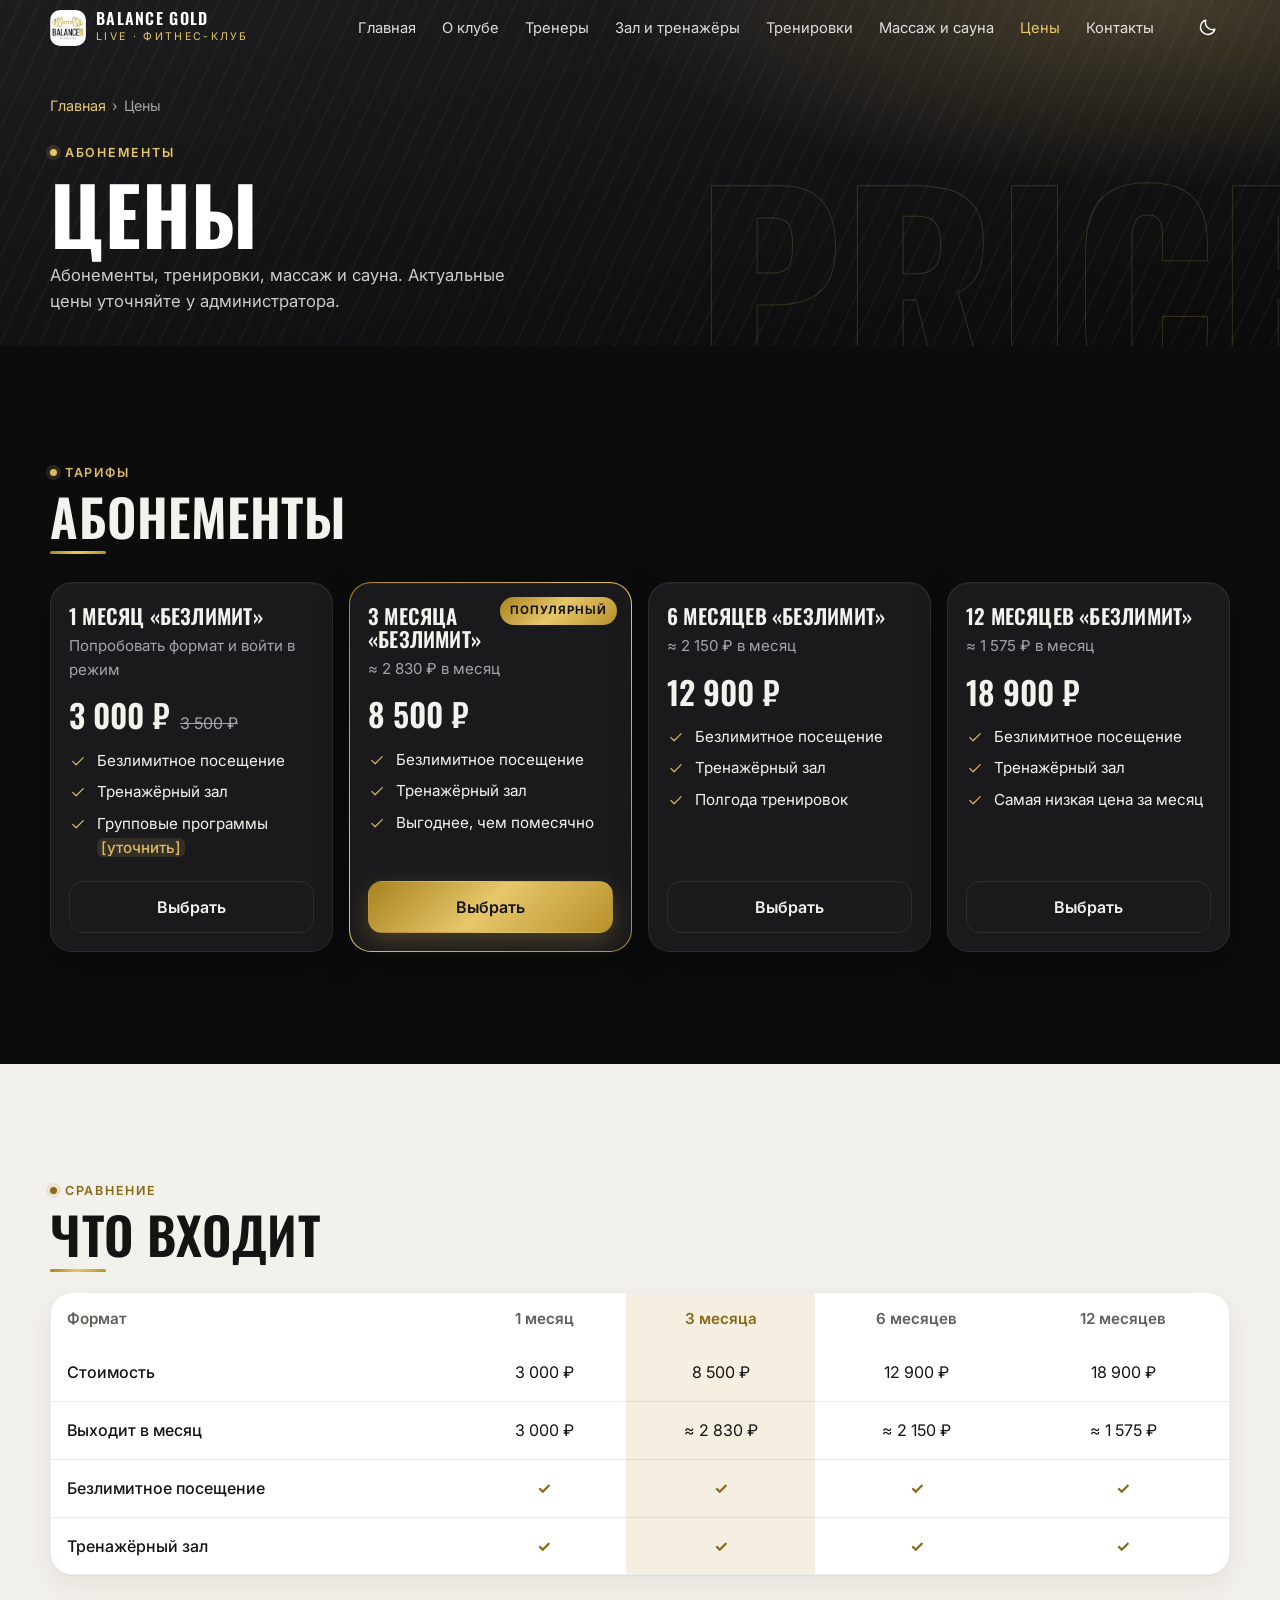
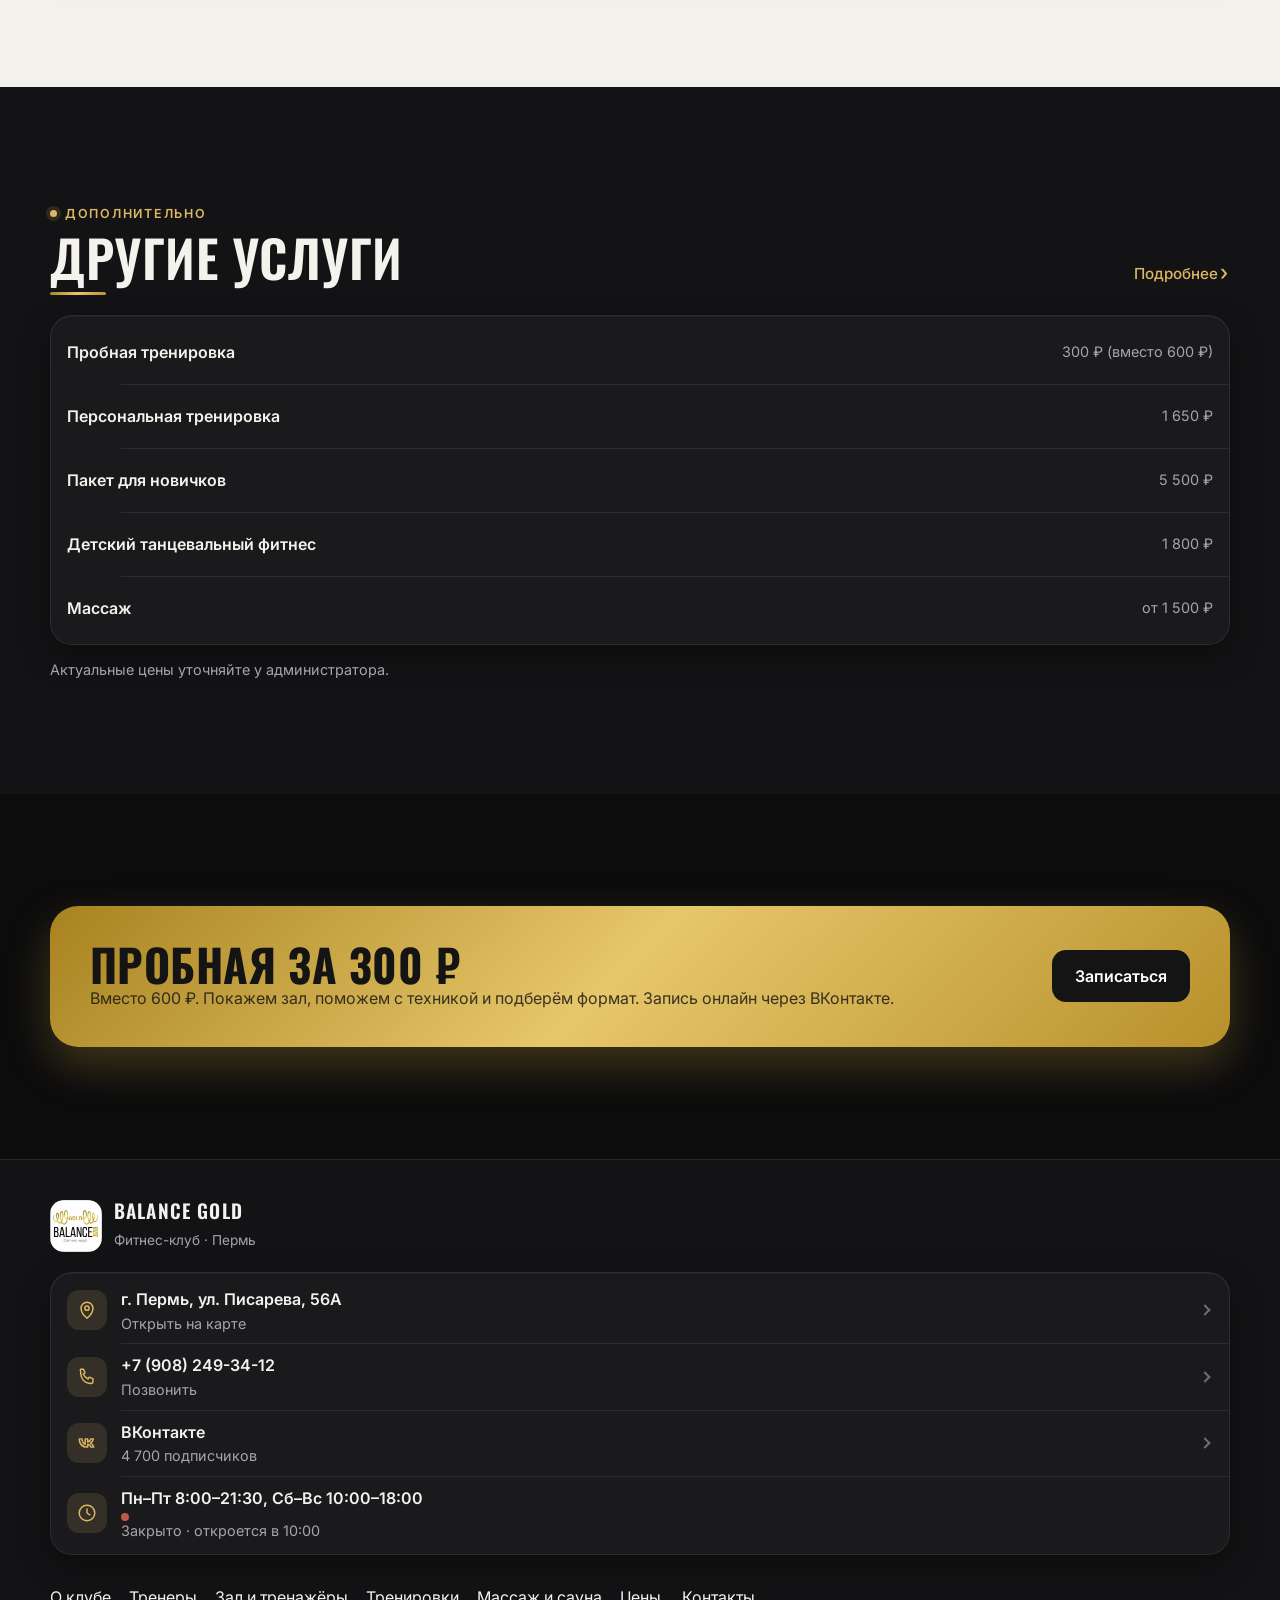
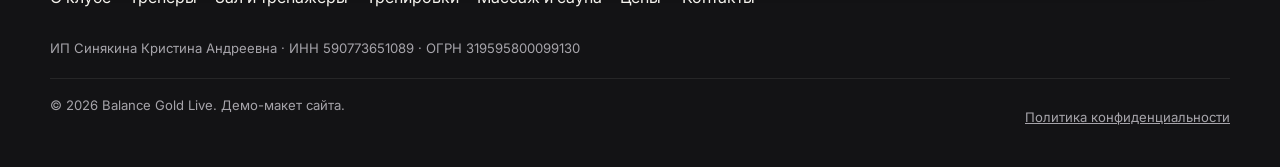
==== commit 7fc213df: "Реальные данные клуба из ВКонтакте и Яндекс Карт - Цены абонементов «Безлимит», пробной, персонально" ====
--- a/ceny.html
+++ b/ceny.html
@@ -4,7 +4,7 @@
   <meta charset="utf-8">
   <meta name="viewport" content="width=device-width, initial-scale=1, viewport-fit=cover">
   <meta name="robots" content="noindex, nofollow">
-  <title>Цены — Balance Gold Live, фитнес-клуб в Перми</title>
+  <title>Цены — Balance Gold Live, фитнес-клуб на Гайве, Пермь</title>
   <meta name="description" content="Цены фитнес-клуба Balance Gold Live: абонементы в зал, тренировки с тренером, групповые и персональные, массаж и сауна.">
   <meta property="og:type" content="website">
   <meta property="og:title" content="Цены — Balance Gold Live">
@@ -24,8 +24,8 @@
   <link rel="preconnect" href="https://fonts.googleapis.com">
   <link rel="preconnect" href="https://fonts.gstatic.com" crossorigin>
   <link href="https://fonts.googleapis.com/css2?family=Inter:wght@400;500;600;700&family=Oswald:wght@500;600;700&display=swap" rel="stylesheet">
-  <link rel="stylesheet" href="css/styles.css?v=5">
-  <link rel="stylesheet" href="css/app.css?v=5">
+  <link rel="stylesheet" href="css/styles.css?v=7">
+  <link rel="stylesheet" href="css/app.css?v=7">
 </head>
 <body class="app">
   <a class="skip-link" href="#main">Перейти к содержимому</a>
@@ -66,14 +66,14 @@
     <section class="sec">
       <div class="wrap">
         <div class="cta-card" data-anim="up">
-          <div><h2>Пробная тренировка</h2><p>Покажем зал, поможем с техникой и подберём формат. [Условия]</p></div>
-          <a class="b b--dark b--block press" href="kontakty.html#zayavka">Записаться</a>
+          <div><h2>Пробная за 300 ₽</h2><p>Вместо 600 ₽. Покажем зал, поможем с техникой и подберём формат. Запись онлайн через ВКонтакте.</p></div>
+          <a class="b b--dark b--block press" href="kontakty.html" data-book>Записаться</a>
         </div>
       </div>
     </section>
   </main>
   <footer id="site-footer"></footer>
-  <script src="js/data.js?v=5"></script>
-  <script src="js/main.js?v=5"></script>
+  <script src="js/data.js?v=7"></script>
+  <script src="js/main.js?v=7"></script>
 </body>
 </html>
--- a/css/app.css
+++ b/css/app.css
@@ -501,3 +501,35 @@
 .app .dialog .photo-ph--light { background: linear-gradient(150deg, var(--card-2), var(--bg-2)); color: var(--fg-2); }
 .coach__name button { display: inline-flex; align-items: center; min-height: 44px; }
 .app .check a { display: inline-flex; align-items: center; min-height: 44px; }
+
+/* =========================================================
+   Реальные данные клуба: акции, рейтинг, статус работы, реквизиты
+   ========================================================= */
+.promos { display: grid; gap: var(--gap); }
+@media (min-width: 768px) { .promos { grid-template-columns: 1fr 1fr; } }
+.promo { position: relative; display: flex; flex-direction: column; gap: 8px; padding: 22px 18px 18px; border-radius: var(--r-xl);
+  background: var(--card); border: 1px solid var(--line); box-shadow: var(--shadow); }
+.promo h3 { margin: 6px 0 0; font: 700 1.6rem/1.05 var(--font-display); text-transform: uppercase; }
+.promo p { color: var(--fg-2); margin-bottom: 8px; }
+.promo .b { margin-top: auto; }
+.promo__badge { align-self: flex-start; padding: 6px 12px; border-radius: var(--r-pill); background: var(--gold-soft); color: var(--gold); font-weight: 700; font-size: .85rem; letter-spacing: .04em; }
+.promo--gold { background: var(--gold-grad); color: var(--on-gold); border-color: transparent; box-shadow: 0 18px 44px rgba(201,162,58,.28); }
+.promo--gold p { color: var(--on-gold); opacity: .82; }
+.promo--gold .promo__badge { background: #141414; color: #e8c766; font-size: 1.1rem; }
+
+.plan__price s { font: 400 1rem var(--font-ui); color: var(--fg-2); margin-left: 10px; }
+
+.rating { display: grid; grid-template-columns: auto 1fr; align-items: center; gap: 2px 14px; padding: 18px; text-decoration: none; color: inherit; margin-bottom: var(--gap); }
+.rating b { grid-row: span 2; font: 700 3.2rem/1 var(--font-display); color: var(--gold); }
+.rating__stars { color: var(--gold); letter-spacing: 3px; font-size: 1.1rem; }
+.rating__meta { color: var(--fg-2); font-size: .92rem; }
+.rating .more { grid-column: 1 / -1; justify-self: start; }
+.ya-widget { overflow: hidden; height: 560px; padding: 0; }
+.ya-widget iframe { width: 100%; height: 100%; border: 0; display: block; }
+
+.open-dot { display: inline-block; width: 8px; height: 8px; border-radius: 50%; background: #c0574b; margin-right: 6px; vertical-align: 1px; }
+.open-dot.is-open { background: #3fb36b; box-shadow: 0 0 0 3px rgba(63,179,107,.2); }
+.hero2__status { display: inline-flex; align-items: center; margin-left: 10px; font-size: .78rem; font-weight: 500; letter-spacing: 0; text-transform: none; color: rgba(255,255,255,.8); }
+.hero2__status:empty { display: none; }
+
+.app-footer__legal { font-size: .82rem; color: var(--fg-2); line-height: 1.45; }
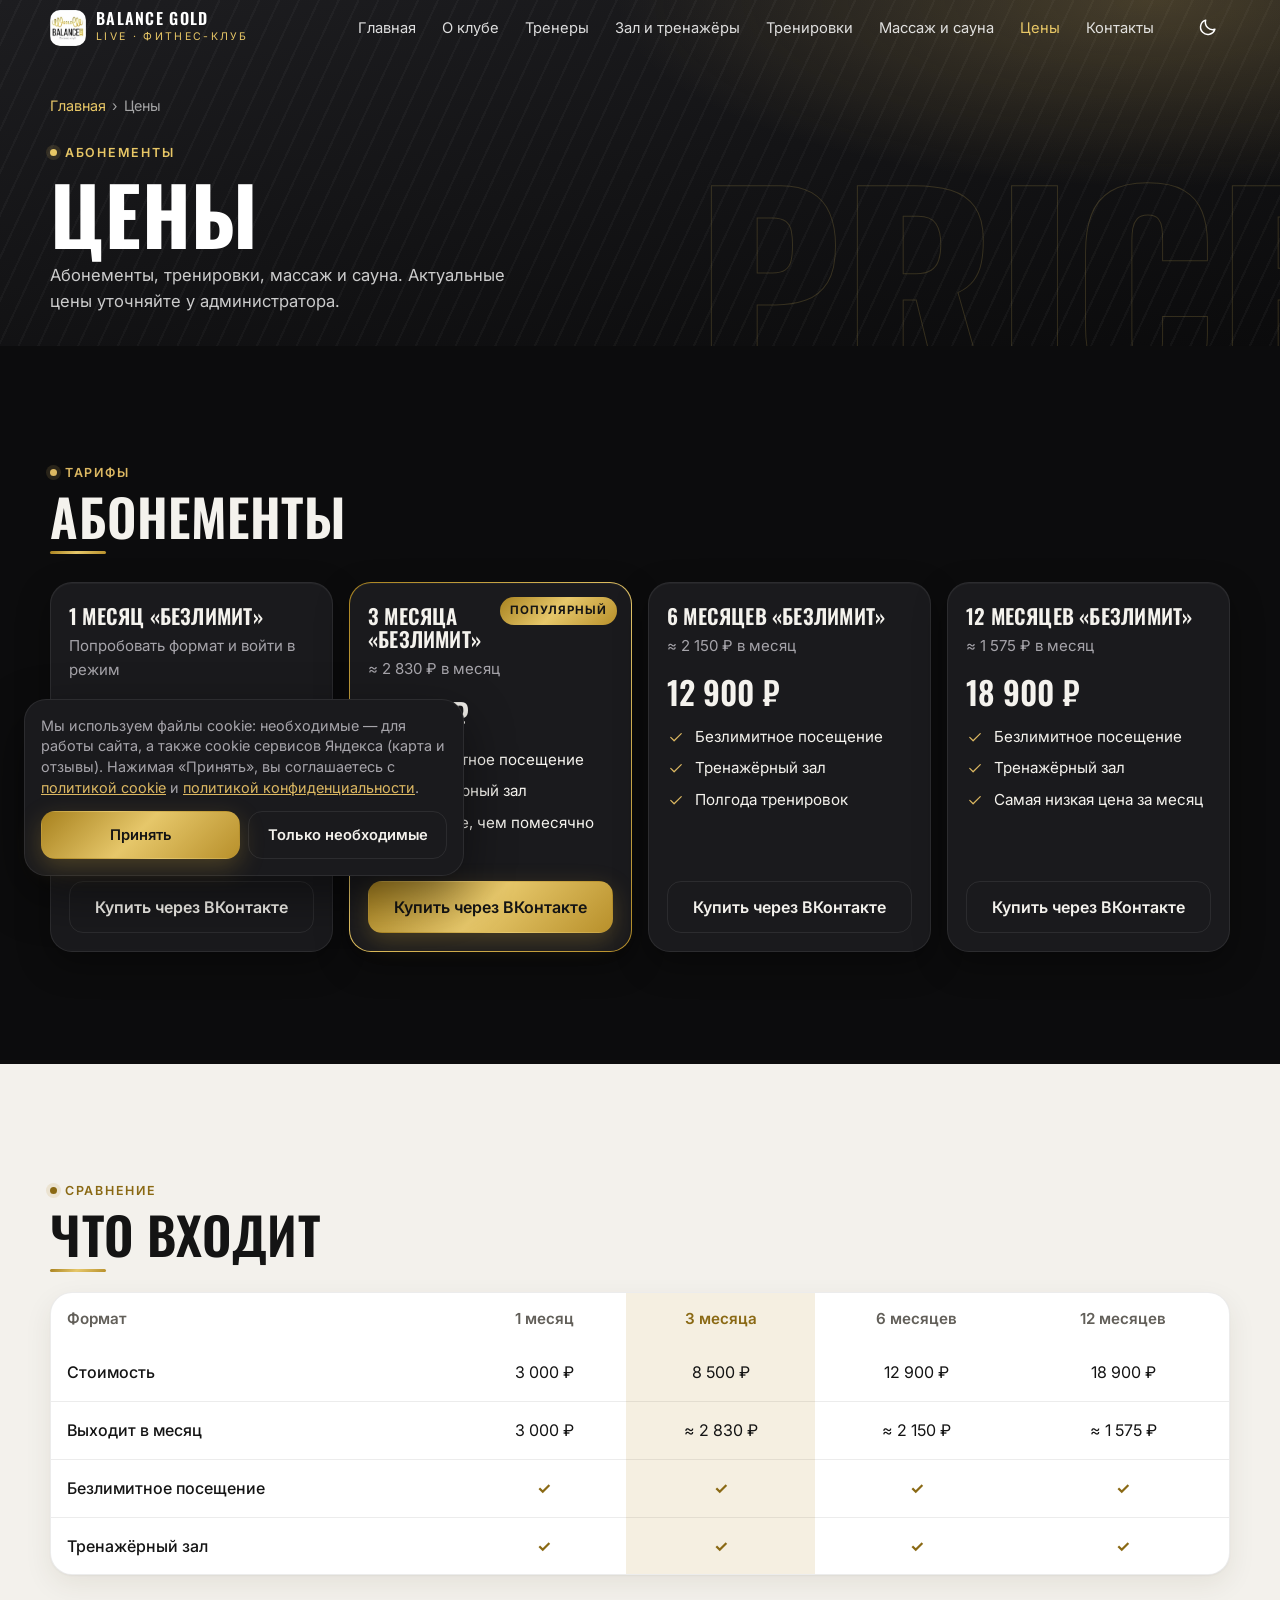
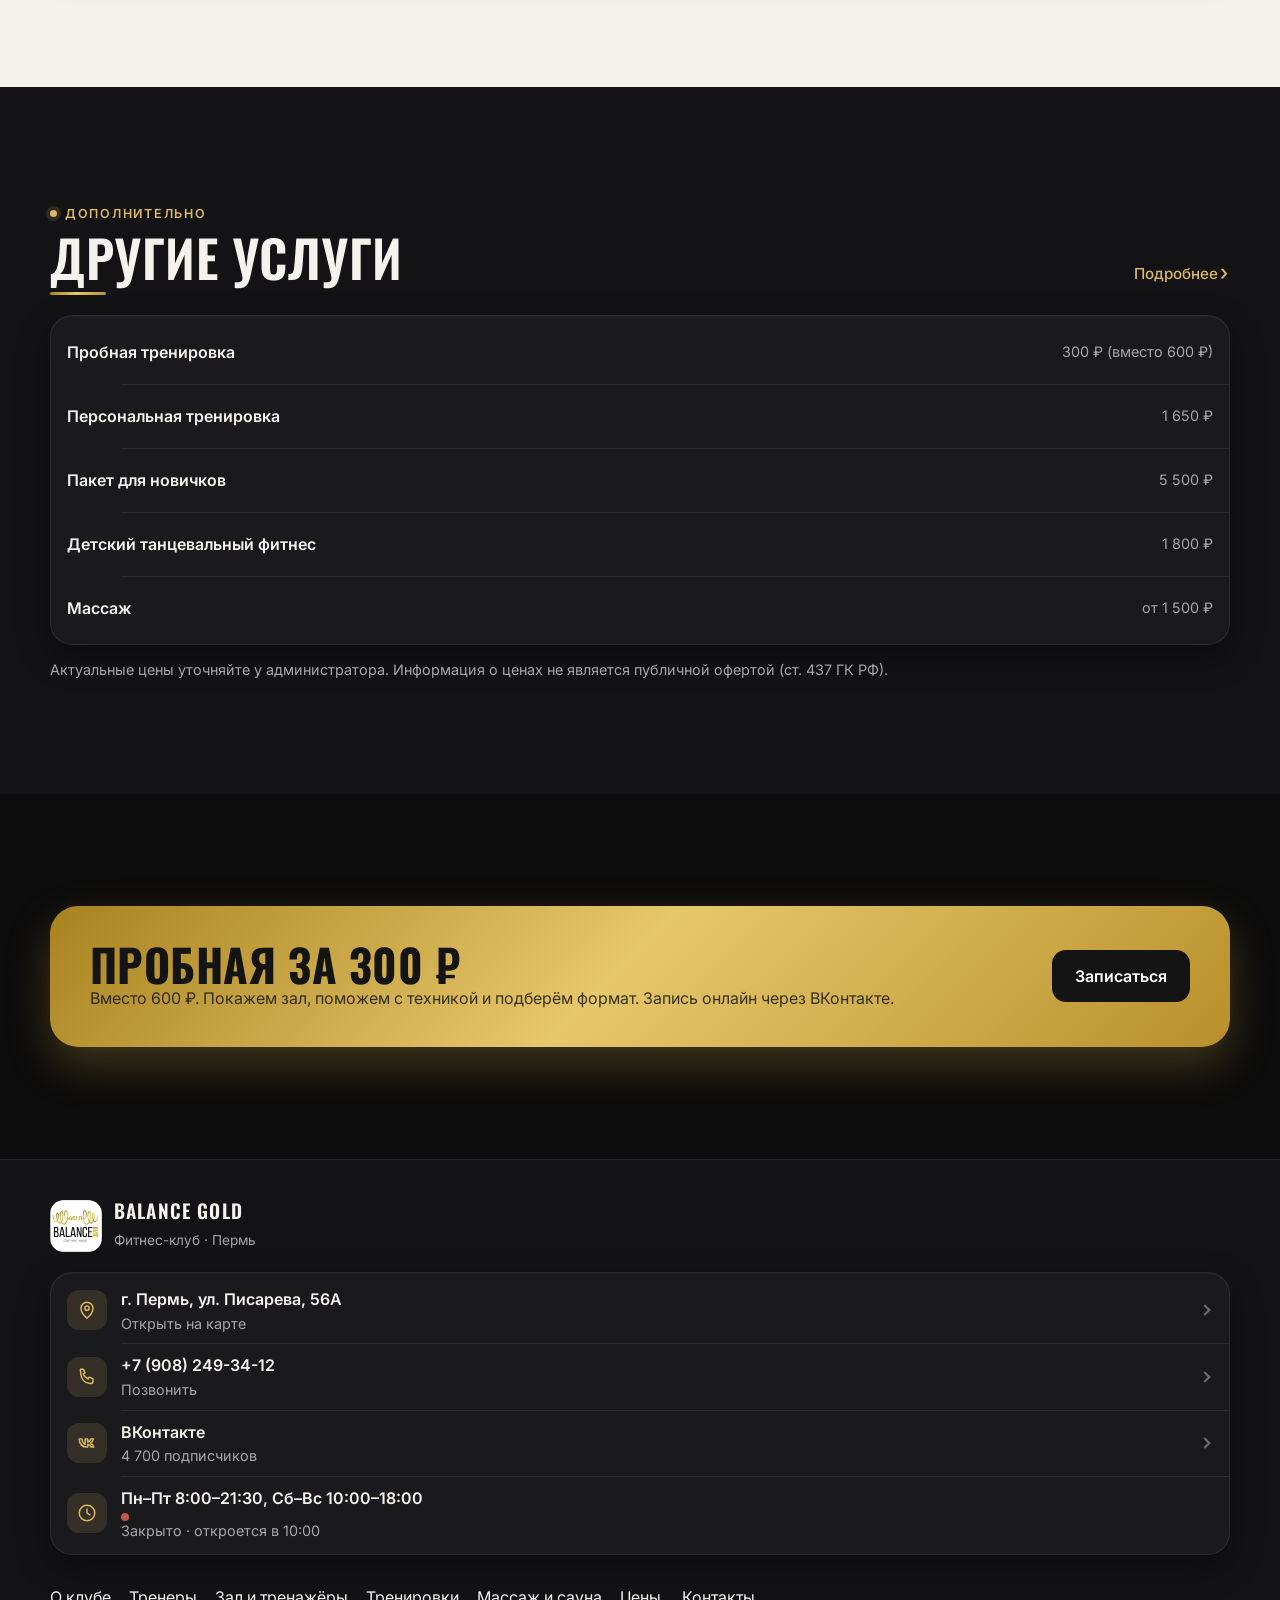
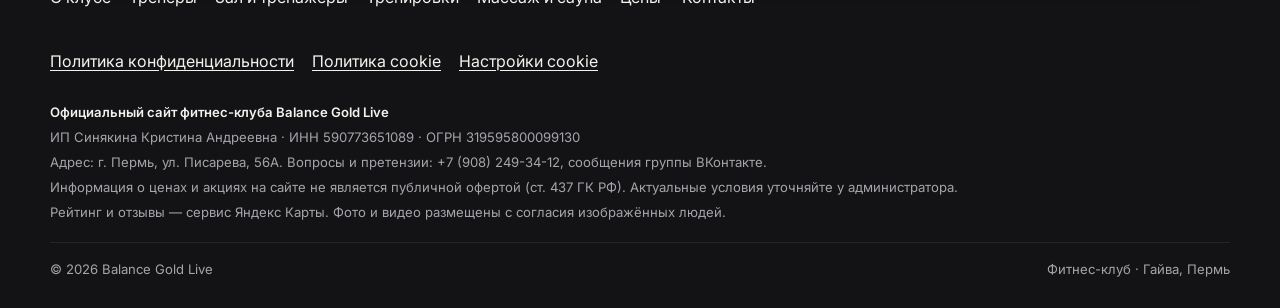
==== commit ade9ce0f: "Юридическое: cookie, политика ПДн, запись только через ВК - Плашка cookie с выбором «Принять» / «Тол" ====
--- a/ceny.html
+++ b/ceny.html
@@ -24,8 +24,8 @@
   <link rel="preconnect" href="https://fonts.googleapis.com">
   <link rel="preconnect" href="https://fonts.gstatic.com" crossorigin>
   <link href="https://fonts.googleapis.com/css2?family=Inter:wght@400;500;600;700&family=Oswald:wght@500;600;700&display=swap" rel="stylesheet">
-  <link rel="stylesheet" href="css/styles.css?v=7">
-  <link rel="stylesheet" href="css/app.css?v=7">
+  <link rel="stylesheet" href="css/styles.css?v=8">
+  <link rel="stylesheet" href="css/app.css?v=8">
 </head>
 <body class="app">
   <a class="skip-link" href="#main">Перейти к содержимому</a>
@@ -59,7 +59,7 @@
       <div class="wrap">
         <div class="sec-head"><div><span class="dot-label">Дополнительно</span><h2 class="sec-title">Другие услуги</h2></div><a class="more" href="massazh-sauna.html">Подробнее</a></div>
         <div class="card rows" data-anim="up" data-render="extraRows"></div>
-        <p class="note">Актуальные цены уточняйте у администратора.</p>
+        <p class="note">Актуальные цены уточняйте у администратора. Информация о ценах не является публичной офертой (ст. 437 ГК РФ).</p>
       </div>
     </section>
 
@@ -73,7 +73,7 @@
     </section>
   </main>
   <footer id="site-footer"></footer>
-  <script src="js/data.js?v=7"></script>
-  <script src="js/main.js?v=7"></script>
+  <script src="js/data.js?v=8"></script>
+  <script src="js/main.js?v=8"></script>
 </body>
 </html>
--- a/css/app.css
+++ b/css/app.css
@@ -533,3 +533,57 @@
 .hero2__status:empty { display: none; }
 
 .app-footer__legal { font-size: .82rem; color: var(--fg-2); line-height: 1.45; }
+
+/* =========================================================
+   Юридическое: плашка cookie, заглушки карт/отзывов, документы в подвале, запись через ВК
+   ========================================================= */
+.cookie-bar { position: fixed; z-index: 70; left: 8px; right: 8px; bottom: calc(var(--tabbar-h) + var(--safe-b) + 8px);
+  padding: 16px; border-radius: var(--r-lg); background: var(--card); color: var(--fg); border: 1px solid var(--line);
+  box-shadow: 0 18px 50px rgba(0,0,0,.45); transform: translateY(24px); opacity: 0; visibility: hidden;
+  transition: transform .4s var(--ease-out), opacity .3s, visibility .3s; }
+.cookie-bar.is-open { transform: none; opacity: 1; visibility: visible; }
+.cookie-bar p { font-size: .9rem; line-height: 1.45; color: var(--fg-2); }
+.cookie-bar a { color: var(--gold); }
+.cookie-bar__actions { display: grid; grid-template-columns: 1fr 1fr; gap: 8px; margin-top: 12px; }
+.cookie-bar .b { min-height: 48px; padding: 0 10px; font-size: .92rem; }
+@media (min-width: 1024px) { .cookie-bar { left: 24px; right: auto; bottom: 24px; max-width: 440px; } }
+
+.embed-ph { min-height: 240px; height: 100%; display: flex; flex-direction: column; align-items: center; justify-content: center; gap: 10px;
+  padding: 24px 18px; text-align: center; color: var(--fg-2); background: linear-gradient(150deg, var(--card-2), var(--bg-2)); }
+.embed-ph svg { width: 30px; height: 30px; color: var(--gold); }
+.embed-ph p { color: var(--fg); font-weight: 600; }
+.embed-ph small { font-size: .8rem; max-width: 32ch; }
+.embed-ph a { color: var(--gold); }
+.embed-ph .b { min-width: 160px; }
+.ya-widget { height: auto; }
+.ya-widget.is-loaded { height: 620px; background: #fff; }
+.map2 .embed-ph { position: absolute; inset: 0; }
+
+.rating { display: grid; gap: 12px; grid-template-columns: none; }
+.rating__top { display: flex; align-items: center; gap: 14px; }
+.rating__top > div { display: grid; gap: 2px; }
+.rating__row { display: grid; grid-template-columns: 84px 1fr 44px; align-items: center; gap: 10px; font-size: .92rem; }
+.rating__row b { text-align: right; font-weight: 600; }
+.rating__bar { height: 8px; border-radius: 8px; background: var(--card-2); overflow: hidden; }
+.rating__bar i { display: block; height: 100%; border-radius: 8px; background: var(--gold-grad); }
+.rating__note { font-size: .8rem; color: var(--fg-2); margin-top: -4px; }
+
+.book { display: grid; gap: 10px; padding: 22px 18px; }
+.book h3 { margin: 0; font: 700 1.6rem/1.05 var(--font-display); text-transform: uppercase; }
+.book p { color: var(--fg-2); margin-bottom: 6px; }
+
+.app-footer__docs { display: flex; flex-wrap: wrap; gap: 0 18px; }
+.app-footer__docs a, .app-footer__docs button { min-height: 44px; display: inline-flex; align-items: center; color: var(--fg); text-decoration: underline; text-underline-offset: 3px;
+  background: none; border: 0; padding: 0; font: inherit; cursor: pointer; }
+.app-footer__legal { display: grid; gap: 6px; }
+.app-footer__legal p { font-size: .82rem; color: var(--fg-2); line-height: 1.45; }
+.app-footer__legal b { color: var(--fg); font-weight: 600; }
+.warn { margin-top: 12px; padding: 12px 14px; border-radius: var(--r-md); background: var(--gold-soft); color: var(--fg); font-size: .9rem; }
+.rating__row b { grid-row: auto; font: 600 .92rem var(--font-ui); color: var(--fg); }
+.rating__top b { font: 700 3.2rem/1 var(--font-display); color: var(--gold); }
+.prose2 ul { margin: 0 0 10px; padding-left: 20px; color: var(--fg-2); }
+.prose2 li { margin-bottom: 6px; }
+.prose2 a { color: var(--gold); }
+.prose2 table { width: 100%; border-collapse: collapse; font-size: .9rem; margin: 6px 0 14px; }
+.prose2 th, .prose2 td { text-align: left; padding: 10px 8px; border-bottom: 1px solid var(--line); vertical-align: top; color: var(--fg-2); }
+.prose2 th { color: var(--fg); font-weight: 600; }
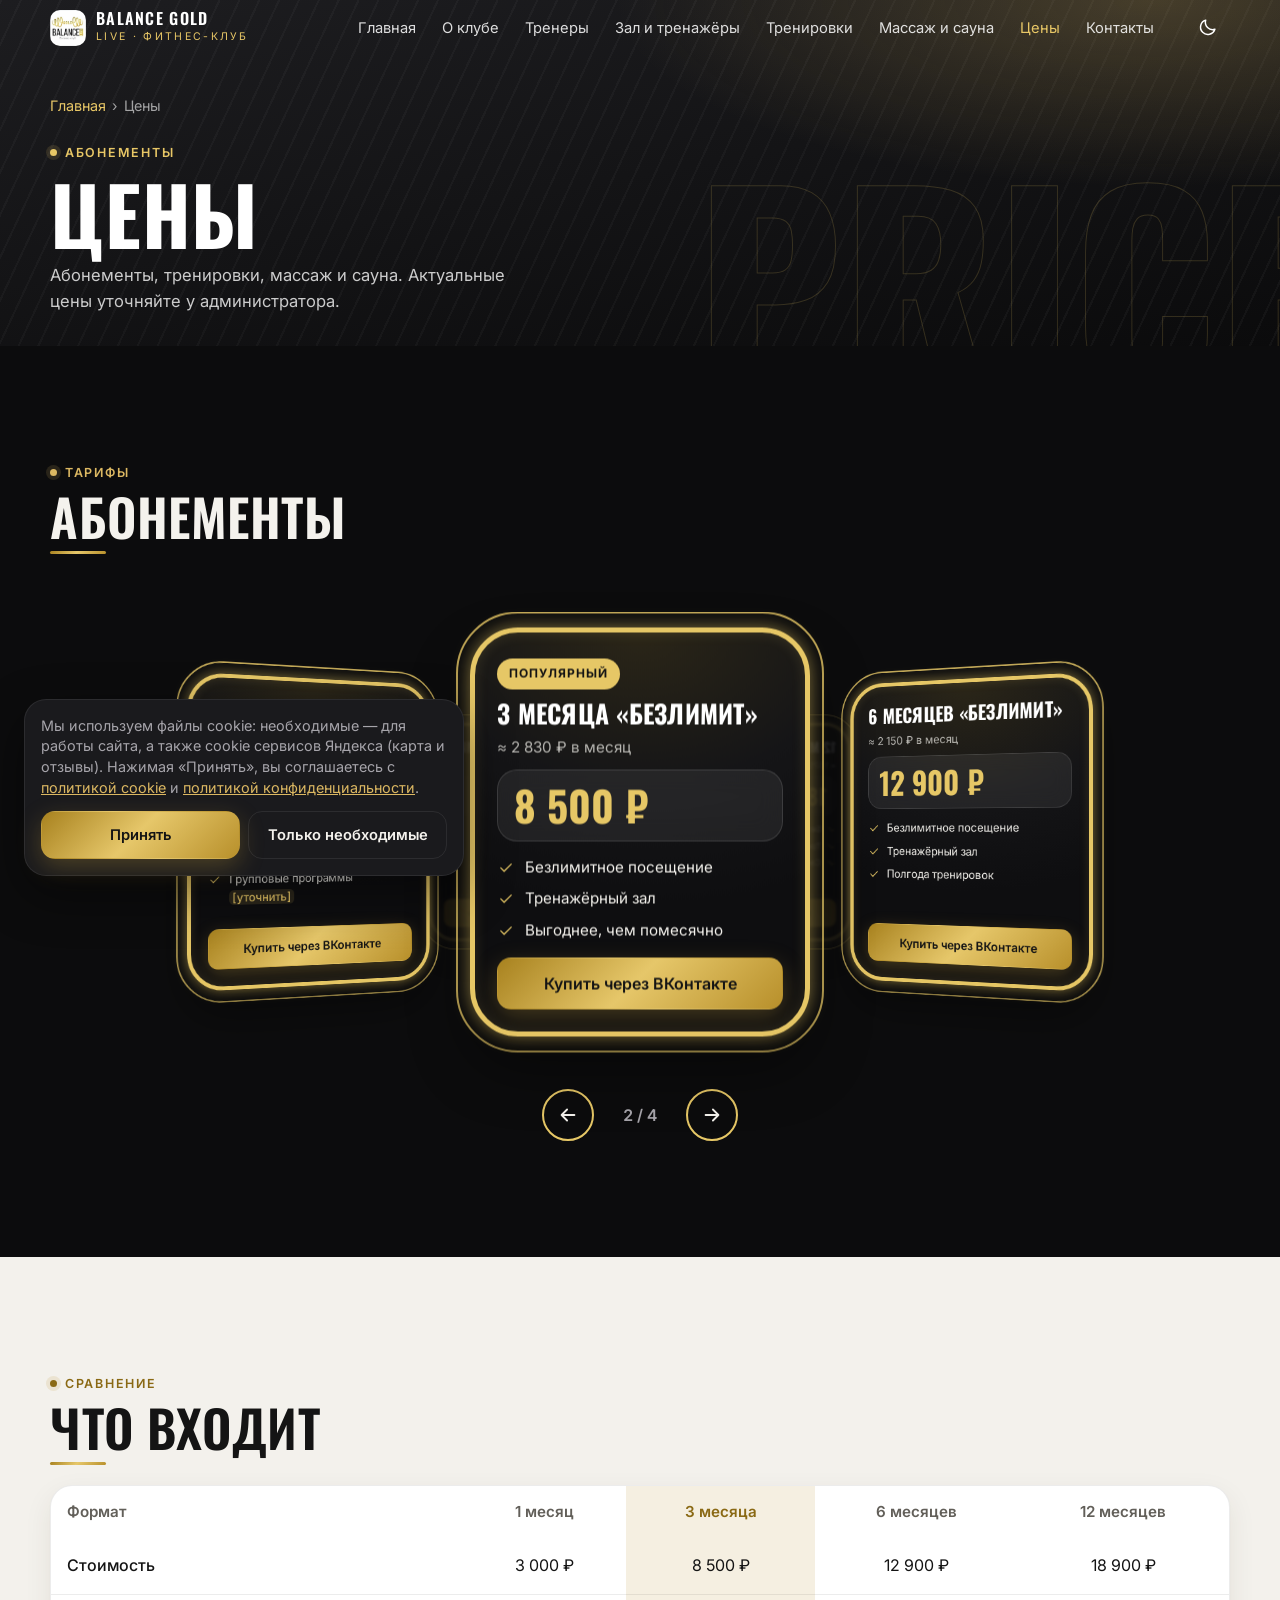
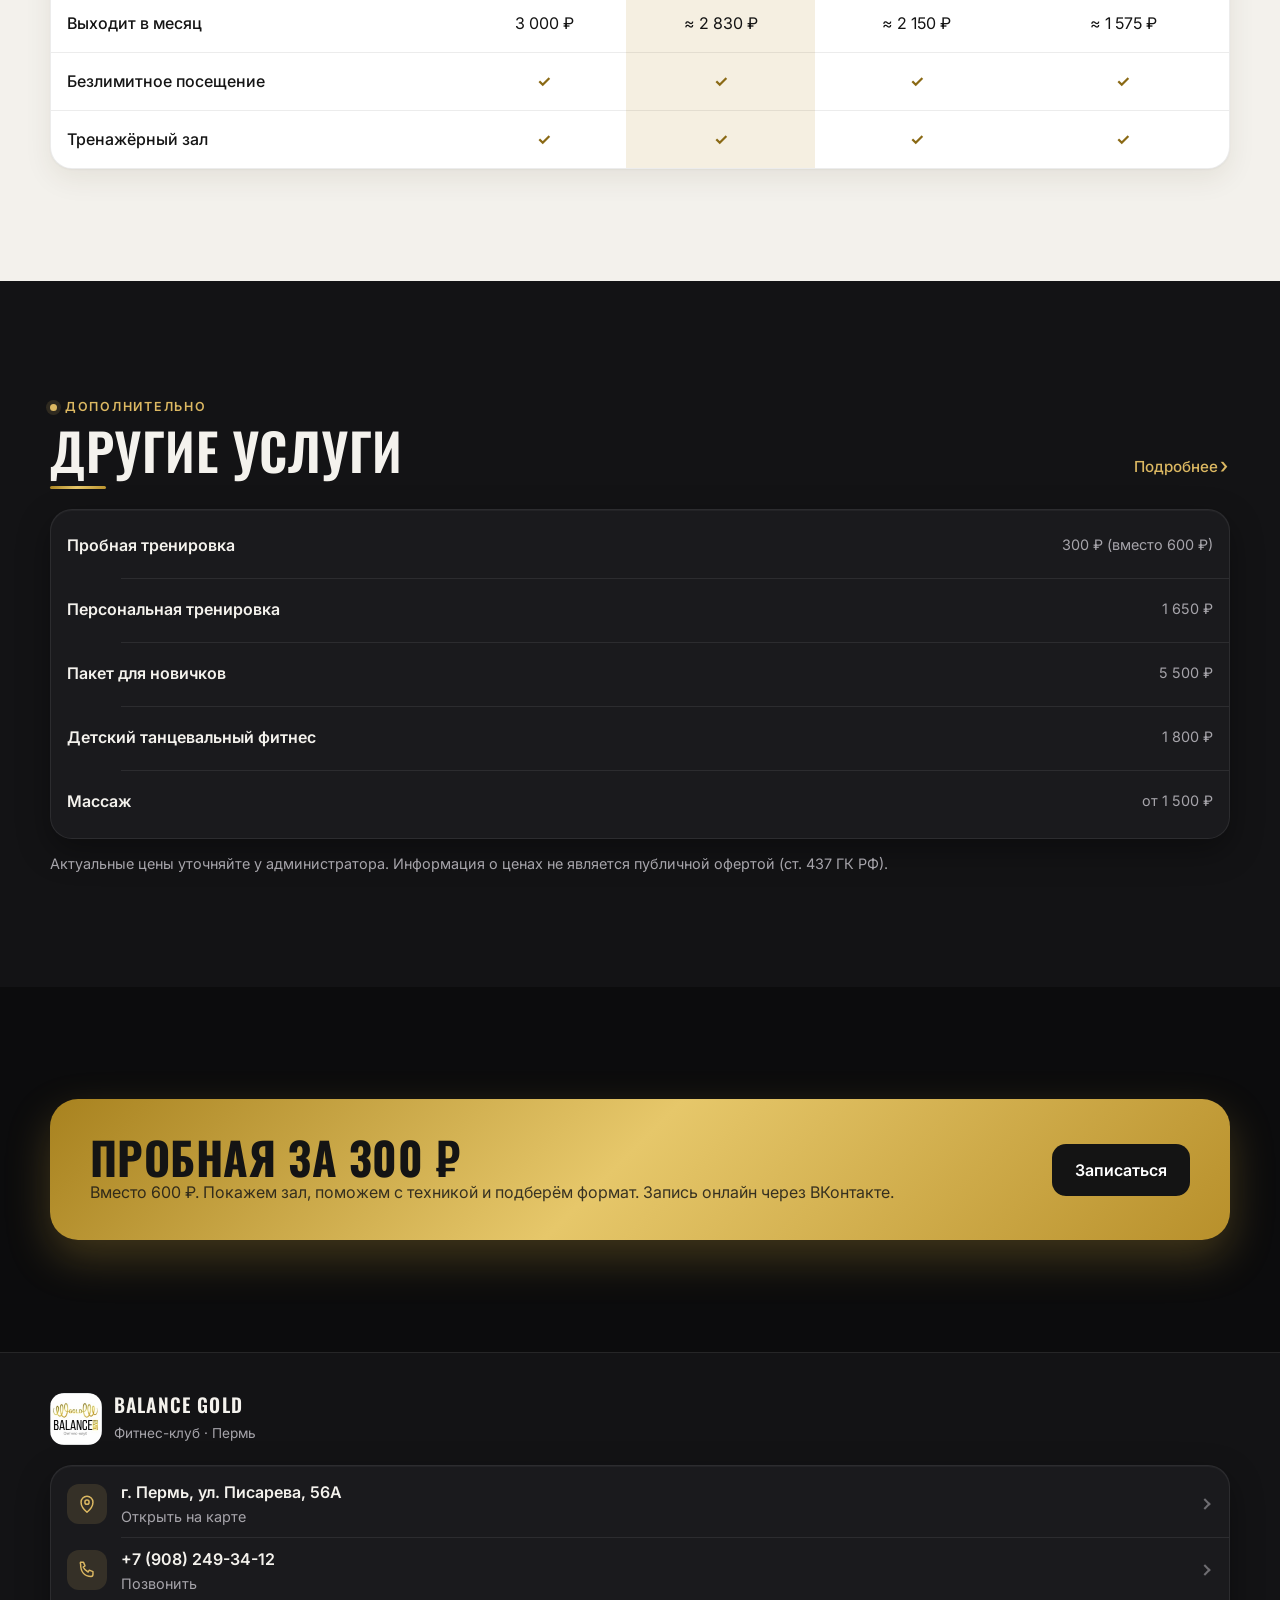
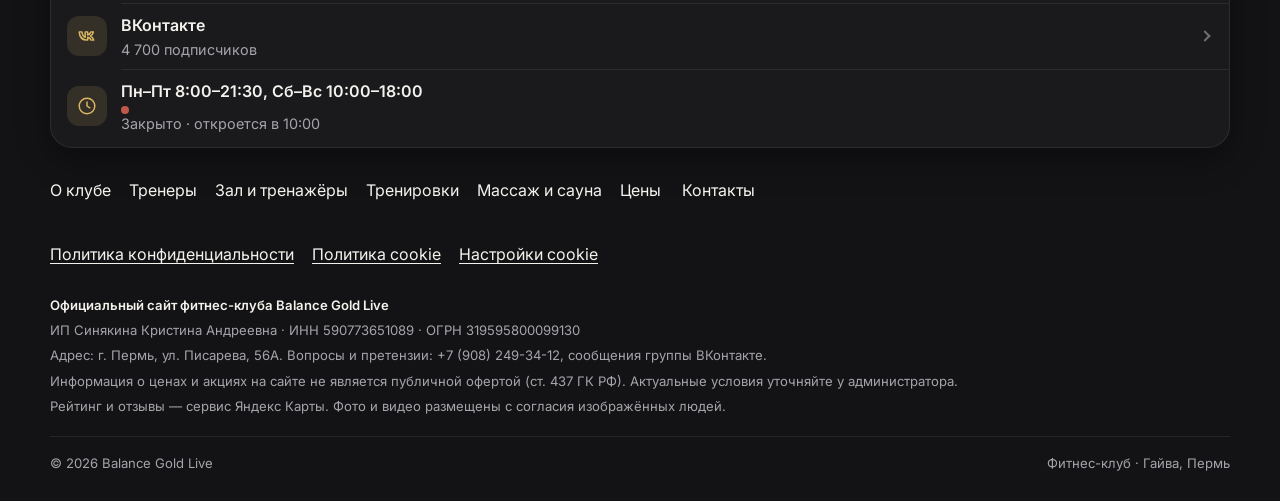
==== commit 9a3ebdfa: "Абонементы: 3D-карусель (coverflow) вместо ленты карточек - Новый переиспользуемый компонент js/cove" ====
--- a/ceny.html
+++ b/ceny.html
@@ -24,8 +24,9 @@
   <link rel="preconnect" href="https://fonts.googleapis.com">
   <link rel="preconnect" href="https://fonts.gstatic.com" crossorigin>
   <link href="https://fonts.googleapis.com/css2?family=Inter:wght@400;500;600;700&family=Oswald:wght@500;600;700&display=swap" rel="stylesheet">
-  <link rel="stylesheet" href="css/styles.css?v=8">
-  <link rel="stylesheet" href="css/app.css?v=8">
+  <link rel="stylesheet" href="css/styles.css?v=11">
+  <link rel="stylesheet" href="css/app.css?v=11">
+  <link rel="stylesheet" href="css/coverflow.css?v=11">
 </head>
 <body class="app">
   <a class="skip-link" href="#main">Перейти к содержимому</a>
@@ -44,7 +45,7 @@
     <section class="sec">
       <div class="wrap">
         <div class="sec-head"><div><span class="dot-label">Тарифы</span><h2 class="sec-title">Абонементы</h2></div></div>
-        <div class="rail rail--4" data-render="plans" style="padding-top:8px"></div>
+        <div data-render="planCarousel" data-direction="forward"></div>
       </div>
     </section>
 
@@ -73,7 +74,8 @@
     </section>
   </main>
   <footer id="site-footer"></footer>
-  <script src="js/data.js?v=8"></script>
-  <script src="js/main.js?v=8"></script>
+  <script src="js/data.js?v=11"></script>
+  <script src="js/coverflow.js?v=11"></script>
+  <script src="js/main.js?v=11"></script>
 </body>
 </html>
--- a/css/app.css
+++ b/css/app.css
@@ -236,7 +236,7 @@
 .rail::-webkit-scrollbar { display: none; }
 .rail > * { scroll-snap-align: start; }
 @media (min-width: 600px) { .rail { grid-auto-columns: 46%; } }
-@media (min-width: 1024px) { .rail { grid-auto-flow: row; grid-template-columns: repeat(3, 1fr); grid-auto-columns: auto; overflow: visible; margin: 0; padding: 0; } .rail--4 { grid-template-columns: repeat(4, 1fr); } }
+@media (min-width: 1024px) { .rail { grid-auto-flow: row; grid-template-columns: repeat(3, 1fr); grid-auto-columns: auto; overflow: visible; margin: 0; padding: 0; } }
 
 /* Карточки направлений с фото (реф. 1) */
 .photo-card { position: relative; display: flex; flex-direction: column; justify-content: flex-end; min-height: 300px; padding: 18px; border-radius: var(--r-xl); overflow: hidden;
@@ -299,18 +299,7 @@
 .empty { padding: 22px 16px; text-align: center; color: var(--fg-2); }
 
 /* Тарифы */
-.plan { position: relative; display: flex; flex-direction: column; gap: 6px; padding: 22px 18px 18px; }
-.plan h3 { margin: 0; font: 600 1.3rem/1.1 var(--font-display); text-transform: uppercase; }
-.plan p { color: var(--fg-2); font-size: .94rem; }
-.plan__price { font: 600 2rem/1.1 var(--font-display); margin: 10px 0 6px; }
-.plan__price small { font: 400 .9rem var(--font-ui); color: var(--fg-2); margin-left: 4px; }
-.plan ul { list-style: none; padding: 0; margin: 4px 0 16px; display: grid; gap: 8px; font-size: .95rem; }
-.plan li { display: flex; gap: 10px; }
-.plan li svg { flex: none; width: 18px; height: 18px; color: var(--gold); margin-top: 3px; }
-.plan .b { margin-top: auto; }
-.plan--hot h3 { padding-right: 104px; }
 .plan--hot { border: 1.5px solid transparent; background: linear-gradient(var(--card), var(--card)) padding-box, var(--gold-grad) border-box; }
-.plan__badge { position: absolute; top: 14px; right: 14px; padding: 5px 10px; border-radius: var(--r-pill); background: var(--gold-grad); color: var(--on-gold); font-size: .72rem; font-weight: 700; letter-spacing: .08em; text-transform: uppercase; }
 .note { margin-top: 14px; font-size: .9rem; color: var(--fg-2); }
 
 /* Отзывы */
@@ -517,7 +506,6 @@
 .promo--gold p { color: var(--on-gold); opacity: .82; }
 .promo--gold .promo__badge { background: #141414; color: #e8c766; font-size: 1.1rem; }
 
-.plan__price s { font: 400 1rem var(--font-ui); color: var(--fg-2); margin-left: 10px; }
 
 .rating { display: grid; grid-template-columns: auto 1fr; align-items: center; gap: 2px 14px; padding: 18px; text-decoration: none; color: inherit; margin-bottom: var(--gap); }
 .rating b { grid-row: span 2; font: 700 3.2rem/1 var(--font-display); color: var(--gold); }
--- a/css/coverflow.css
+++ b/css/coverflow.css
@@ -0,0 +1,106 @@
+/* =========================================================
+   Coverflow — 3D-карусель карточек (js/coverflow.js)
+   Акцент — фирменное золото сайта. Анимируются только transform / opacity / filter.
+   ========================================================= */
+.cf {
+  --cf-accent: #e6c766;
+  --cf-glow: rgba(230, 199, 102, .55);
+  --cf-w: min(320px, 76vw);
+  --cf-r: 44px;
+  --cf-gap: 12px;
+  position: relative;
+  overflow: hidden;                 /* боковые и задние карточки не дают горизонтальный скролл страницы */
+  margin: 0 calc(var(--pad) * -1);
+  padding: 8px 0 4px;
+}
+@media (min-width: 640px) { .cf { --cf-w: 340px; --cf-r: 48px; --cf-gap: 14px; } }
+
+.cf__stage {
+  position: relative;
+  height: 600px;
+  perspective: 1600px;
+  transform-style: preserve-3d;
+  touch-action: pan-y;              /* вертикальная прокрутка страницы пальцем работает */
+  user-select: none;
+  -webkit-user-select: none;
+  cursor: grab;
+  outline: none;
+}
+.cf__stage.is-dragging { cursor: grabbing; }
+.cf__stage:focus-visible { box-shadow: inset 0 0 0 3px var(--cf-accent); border-radius: 24px; }
+.cf__slot { position: absolute; inset: 0; transform-style: preserve-3d; pointer-events: none; }
+
+/* Карточка: тёмный фон, толстая неоновая рамка */
+.cf__card {
+  position: absolute; left: 50%; top: 50%;
+  width: var(--cf-w);
+  box-sizing: border-box;
+  display: flex; flex-direction: column; gap: 10px;
+  padding: 26px 22px 22px;
+  border-radius: var(--cf-r);
+  border: 5px solid var(--cf-accent);
+  background: radial-gradient(120% 70% at 50% 0%, #2b2618 0%, #151517 55%, #0e0e10 100%);
+  color: #f4f2ed;
+  box-shadow: 0 0 18px var(--cf-glow), inset 0 0 14px rgba(230, 199, 102, .16), 0 30px 60px rgba(0, 0, 0, .45);
+  will-change: transform, opacity, filter;
+  backface-visibility: visible;     /* задние карточки видны зеркально */
+  -webkit-tap-highlight-color: transparent;
+}
+.cf__slot:not(.is-active) .cf__card { cursor: pointer; }
+
+/* Внешняя тонкая рамка со шлейфом (отстаёт на ~85 мс, в покое совпадает с карточкой) */
+.cf__trail {
+  position: absolute; left: 50%; top: 50%;
+  /* высота из JS = высота карточки; отступ рамки добавляется паддингом */
+  box-sizing: content-box;
+  width: calc(var(--cf-w) + var(--cf-gap) * 2 - 4px);
+  padding: var(--cf-gap) 0;
+  border: 2px solid var(--cf-accent);
+  border-radius: calc(var(--cf-r) + var(--cf-gap));
+  pointer-events: none;
+  will-change: transform, opacity;
+}
+
+/* Управление */
+.cf__controls { display: flex; align-items: center; justify-content: center; gap: 18px; margin-top: 8px; }
+.cf__btn {
+  width: 52px; height: 52px; display: grid; place-items: center;
+  border-radius: 50%; border: 2px solid var(--cf-accent); background: transparent; color: var(--fg, #f4f2ed);
+  cursor: pointer; transition: background-color .2s, color .2s, transform .15s;
+}
+.cf__btn svg { width: 22px; height: 22px; }
+.cf__btn:hover { background: var(--cf-accent); color: #141414; }
+.cf__btn:active { transform: scale(.94); }
+.cf__btn:focus-visible { outline: 3px solid var(--cf-accent); outline-offset: 3px; }
+.cf__count { min-width: 56px; text-align: center; font: 600 1rem var(--font-ui, system-ui); color: var(--fg-2, #a6a4aa); font-variant-numeric: tabular-nums; }
+.cf__live { position: absolute; width: 1px; height: 1px; overflow: hidden; clip: rect(0 0 0 0); white-space: nowrap; }
+
+/* Содержимое карточки абонемента */
+.cf-plan__badge {
+  align-self: flex-start; padding: 6px 12px; border-radius: 999px;
+  background: var(--cf-accent); color: #141414; font-size: .75rem; font-weight: 700; letter-spacing: .08em; text-transform: uppercase;
+}
+.cf-plan__title { margin: 0; font: 700 1.6rem/1.05 var(--font-display, sans-serif); text-transform: uppercase; color: #fff; }
+.cf-plan__sub { margin: 0; color: rgba(244, 242, 237, .72); font-size: .95rem; }
+.cf-plan__glass {
+  display: flex; flex-wrap: wrap; align-items: baseline; gap: 4px 10px;
+  padding: 14px 16px; border-radius: 20px;
+  background: rgba(255, 255, 255, .07); border: 1px solid rgba(255, 255, 255, .12);
+  backdrop-filter: blur(12px); -webkit-backdrop-filter: blur(12px);
+}
+.cf-plan__price { font: 700 2.6rem/1 var(--font-display, sans-serif); color: var(--cf-accent); }
+.cf-plan__glass s { color: rgba(244, 242, 237, .55); font-size: 1rem; }
+.cf-plan__per { color: rgba(244, 242, 237, .72); font-size: .95rem; }
+.cf-plan__list { list-style: none; margin: 4px 0 6px; padding: 0; display: grid; gap: 8px; font-size: .95rem; }
+.cf-plan__list li { display: flex; gap: 10px; }
+.cf-plan__list svg { flex: none; width: 18px; height: 18px; margin-top: 3px; color: var(--cf-accent); }
+.cf-plan__list .ph { color: #e8c766; background: rgba(232, 199, 102, .14); }
+.cf-plan__buy { margin-top: auto; }
+
+/* Без анимаций по настройке системы: без 3D, только смена прозрачности */
+.cf--reduce .cf__trail { display: none; }
+.cf--reduce .cf__card { will-change: opacity; }
+@media (prefers-reduced-motion: reduce) {
+  .cf__trail { display: none; }
+  .cf__btn { transition: none; }
+}
